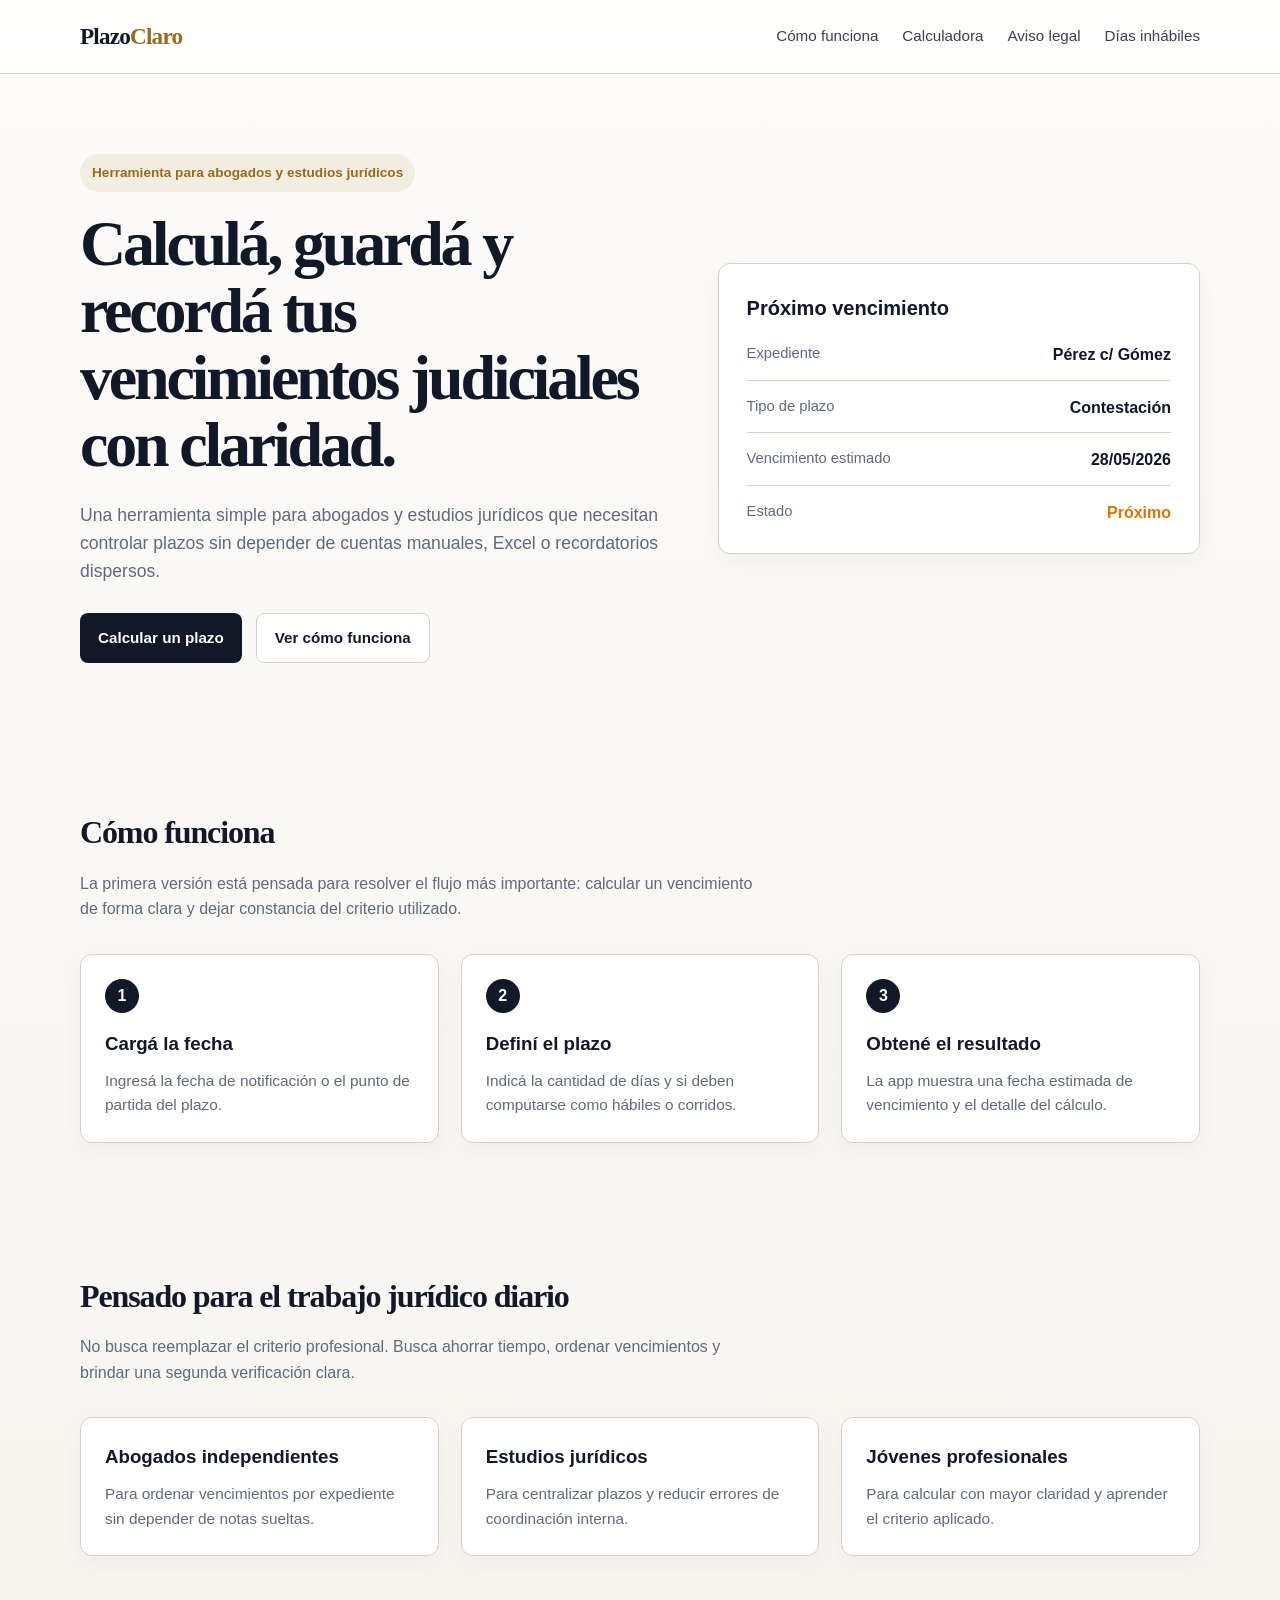
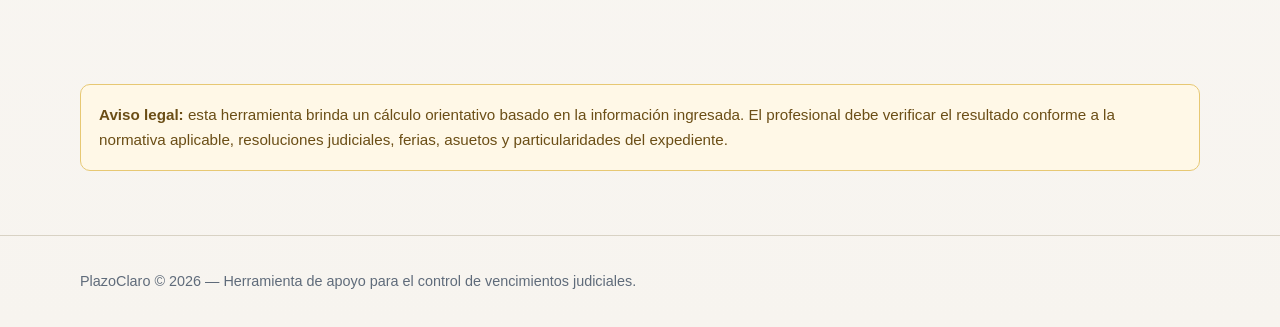
==== index.html @ 0ddc080b "Agregue visualizacion de dias no habiles" ====
<!DOCTYPE html>
<html lang="es">
<head>
  <meta charset="UTF-8" />
  <meta name="viewport" content="width=device-width, initial-scale=1.0" />
  <title>PlazoClaro | Control de plazos judiciales</title>
  <link rel="stylesheet" href="./css/styles.css" />
</head>
<body>

  <header class="navbar">
    <div class="container navbar-content">
      <a href="./index.html" class="logo">Plazo<span>Claro</span></a>

      <nav class="nav-links">
        <a href="#como-funciona">Cómo funciona</a>
        <a href="./calculator.html">Calculadora</a>
        <a href="#aviso-legal">Aviso legal</a> 
        <a href="./non-working-days.html">Días inhábiles</a>
      </nav>
    </div>
  </header>

  <main>
    <section class="hero">
      <div class="container hero-grid">
        <div>
          <span class="badge">Herramienta para abogados y estudios jurídicos</span>

          <h1>Calculá, guardá y recordá tus vencimientos judiciales con claridad.</h1>

          <p>
            Una herramienta simple para abogados y estudios jurídicos que necesitan controlar
            plazos sin depender de cuentas manuales, Excel o recordatorios dispersos.
          </p>

          <div class="hero-actions">
            <a href="./calculator.html" class="btn btn-primary">Calcular un plazo</a>
            <a href="#como-funciona" class="btn btn-secondary">Ver cómo funciona</a>
          </div>
        </div>

        <div class="hero-card">
          <h3>Próximo vencimiento</h3>

          <div class="deadline-preview">
            <div class="preview-row">
              <span class="preview-label">Expediente</span>
              <span class="preview-value">Pérez c/ Gómez</span>
            </div>

            <div class="preview-row">
              <span class="preview-label">Tipo de plazo</span>
              <span class="preview-value">Contestación</span>
            </div>

            <div class="preview-row">
              <span class="preview-label">Vencimiento estimado</span>
              <span class="preview-value">28/05/2026</span>
            </div>

            <div class="preview-row">
              <span class="preview-label">Estado</span>
              <span class="preview-value status-warning">Próximo</span>
            </div>
          </div>
        </div>
      </div>
    </section>

    <section id="como-funciona" class="section">
      <div class="container">
        <h2 class="section-title">Cómo funciona</h2>
        <p class="section-subtitle">
          La primera versión está pensada para resolver el flujo más importante:
          calcular un vencimiento de forma clara y dejar constancia del criterio utilizado.
        </p>

        <div class="cards-grid">
          <div class="card">
            <div class="card-number">1</div>
            <h3>Cargá la fecha</h3>
            <p>Ingresá la fecha de notificación o el punto de partida del plazo.</p>
          </div>

          <div class="card">
            <div class="card-number">2</div>
            <h3>Definí el plazo</h3>
            <p>Indicá la cantidad de días y si deben computarse como hábiles o corridos.</p>
          </div>

          <div class="card">
            <div class="card-number">3</div>
            <h3>Obtené el resultado</h3>
            <p>La app muestra una fecha estimada de vencimiento y el detalle del cálculo.</p>
          </div>
        </div>
      </div>
    </section>

    <section class="section">
      <div class="container">
        <h2 class="section-title">Pensado para el trabajo jurídico diario</h2>
        <p class="section-subtitle">
          No busca reemplazar el criterio profesional. Busca ahorrar tiempo, ordenar vencimientos
          y brindar una segunda verificación clara.
        </p>

        <div class="cards-grid">
          <div class="card">
            <h3>Abogados independientes</h3>
            <p>Para ordenar vencimientos por expediente sin depender de notas sueltas.</p>
          </div>

          <div class="card">
            <h3>Estudios jurídicos</h3>
            <p>Para centralizar plazos y reducir errores de coordinación interna.</p>
          </div>

          <div class="card">
            <h3>Jóvenes profesionales</h3>
            <p>Para calcular con mayor claridad y aprender el criterio aplicado.</p>
          </div>
        </div>
      </div>
    </section>

    <section id="aviso-legal" class="section">
      <div class="container">
        <div class="notice">
          <strong>Aviso legal:</strong>
          esta herramienta brinda un cálculo orientativo basado en la información ingresada.
          El profesional debe verificar el resultado conforme a la normativa aplicable,
          resoluciones judiciales, ferias, asuetos y particularidades del expediente.
        </div>
      </div>
    </section>
  </main>

  <footer class="footer">
    <div class="container">
      PlazoClaro © 2026 — Herramienta de apoyo para el control de vencimientos judiciales.
    </div>
  </footer>

</body>
</html>
---- css/styles.css ----
:root {
  --color-primary: #0F172A;
  --color-secondary: #B0893B;
  --color-bg: #F8FAFC;
  --color-card: #FFFFFF;
  --color-text: #1E293B;
  --color-muted: #64748B;
  --color-border: #E2E8F0;
  --color-success: #166534;
  --color-warning: #D97706;
  --color-danger: #B91C1C;
}

* {
  box-sizing: border-box;
  margin: 0;
  padding: 0;
}

body {
  font-family: "Inter", Arial, sans-serif;
  background: var(--color-bg);
  color: var(--color-text);
  line-height: 1.6;
}

a {
  text-decoration: none;
  color: inherit;
}

.container {
  width: min(1120px, 92%);
  margin: 0 auto;
}

.navbar {
  background: var(--color-card);
  border-bottom: 1px solid var(--color-border);
  padding: 18px 0;
}

.navbar-content {
  display: flex;
  align-items: center;
  justify-content: space-between;
}

.logo {
  font-size: 1.35rem;
  font-weight: 800;
  color: var(--color-primary);
  letter-spacing: -0.03em;
}

.logo span {
  color: var(--color-secondary);
}

.nav-links {
  display: flex;
  gap: 24px;
  align-items: center;
}

.nav-links a {
  font-size: 0.95rem;
  color: var(--color-muted);
  font-weight: 500;
}

.nav-links a:hover {
  color: var(--color-primary);
}

.btn {
  display: inline-flex;
  align-items: center;
  justify-content: center;
  padding: 12px 18px;
  border-radius: 10px;
  border: none;
  cursor: pointer;
  font-weight: 700;
  font-size: 0.95rem;
  transition: 0.2s ease;
}

.btn-primary {
  background: var(--color-primary);
  color: white;
}

.btn-primary:hover {
  background: #020617;
}

.btn-secondary {
  background: white;
  color: var(--color-primary);
  border: 1px solid var(--color-border);
}

.btn-secondary:hover {
  border-color: var(--color-secondary);
  color: var(--color-secondary);
}

.hero {
  padding: 80px 0;
}

.hero-grid {
  display: grid;
  grid-template-columns: 1.1fr 0.9fr;
  gap: 48px;
  align-items: center;
}

.badge {
  display: inline-block;
  background: rgba(176, 137, 59, 0.12);
  color: var(--color-secondary);
  padding: 8px 12px;
  border-radius: 999px;
  font-size: 0.85rem;
  font-weight: 700;
  margin-bottom: 18px;
}

.hero h1 {
  font-size: clamp(2.2rem, 5vw, 4rem);
  line-height: 1.05;
  letter-spacing: -0.05em;
  color: var(--color-primary);
  margin-bottom: 22px;
}

.hero p {
  font-size: 1.1rem;
  color: var(--color-muted);
  max-width: 620px;
  margin-bottom: 28px;
}

.hero-actions {
  display: flex;
  gap: 14px;
  flex-wrap: wrap;
}

.hero-card {
  background: var(--color-card);
  border: 1px solid var(--color-border);
  border-radius: 22px;
  padding: 28px;
  box-shadow: 0 18px 45px rgba(15, 23, 42, 0.08);
}

.hero-card h3 {
  color: var(--color-primary);
  font-size: 1.25rem;
  margin-bottom: 18px;
}

.deadline-preview {
  display: grid;
  gap: 14px;
}

.preview-row {
  display: flex;
  justify-content: space-between;
  gap: 14px;
  border-bottom: 1px solid var(--color-border);
  padding-bottom: 12px;
}

.preview-row:last-child {
  border-bottom: none;
  padding-bottom: 0;
}

.preview-label {
  color: var(--color-muted);
  font-size: 0.92rem;
}

.preview-value {
  font-weight: 700;
  color: var(--color-primary);
  text-align: right;
}

.status-warning {
  color: var(--color-warning);
}

.section {
  padding: 64px 0;
}

.section-title {
  font-size: 2rem;
  color: var(--color-primary);
  letter-spacing: -0.04em;
  margin-bottom: 12px;
}

.section-subtitle {
  color: var(--color-muted);
  max-width: 680px;
  margin-bottom: 32px;
}

.cards-grid {
  display: grid;
  grid-template-columns: repeat(3, 1fr);
  gap: 22px;
}

.card {
  background: var(--color-card);
  border: 1px solid var(--color-border);
  border-radius: 18px;
  padding: 24px;
}

.card-number {
  width: 34px;
  height: 34px;
  border-radius: 50%;
  background: var(--color-primary);
  color: white;
  display: flex;
  align-items: center;
  justify-content: center;
  font-weight: 800;
  margin-bottom: 16px;
}

.card h3 {
  color: var(--color-primary);
  margin-bottom: 10px;
}

.card p {
  color: var(--color-muted);
  font-size: 0.96rem;
}

.notice {
  background: #FFFBEB;
  border: 1px solid #FDE68A;
  color: #92400E;
  border-radius: 16px;
  padding: 18px;
  font-size: 0.95rem;
}

.footer {
  padding: 34px 0;
  border-top: 1px solid var(--color-border);
  color: var(--color-muted);
  font-size: 0.9rem;
}

/* Calculator */

.page-header {
  padding: 48px 0 24px;
}

.page-header h1 {
  font-size: 2.3rem;
  color: var(--color-primary);
  letter-spacing: -0.04em;
  margin-bottom: 10px;
}

.page-header p {
  color: var(--color-muted);
  max-width: 760px;
}

.calculator-layout {
  display: grid;
  grid-template-columns: 1fr 0.9fr;
  gap: 28px;
  align-items: start;
  padding: 24px 0 70px;
}

.form-card,
.result-card {
  background: var(--color-card);
  border: 1px solid var(--color-border);
  border-radius: 20px;
  padding: 28px;
  box-shadow: 0 12px 35px rgba(15, 23, 42, 0.05);
}

.form-group {
  margin-bottom: 18px;
}

label {
  display: block;
  font-weight: 700;
  color: var(--color-primary);
  margin-bottom: 7px;
  font-size: 0.95rem;
}

input,
select,
textarea {
  width: 100%;
  border: 1px solid var(--color-border);
  border-radius: 12px;
  padding: 12px 14px;
  font-size: 0.96rem;
  outline: none;
  background: white;
  color: var(--color-text);
}

input:focus,
select:focus,
textarea:focus {
  border-color: var(--color-secondary);
  box-shadow: 0 0 0 3px rgba(176, 137, 59, 0.15);
}

textarea {
  min-height: 90px;
  resize: vertical;
}

.result-empty {
  color: var(--color-muted);
}

.result-date {
  font-size: 2rem;
  color: var(--color-primary);
  font-weight: 800;
  margin: 12px 0;
}

.result-detail {
  margin-top: 20px;
  display: grid;
  gap: 10px;
}

.detail-item {
  padding: 12px;
  border-radius: 12px;
  background: var(--color-bg);
  border: 1px solid var(--color-border);
  color: var(--color-muted);
  font-size: 0.95rem;
}

.result-actions {
  display: flex;
  gap: 12px;
  margin-top: 22px;
  flex-wrap: wrap;
}

.hidden {
  display: none !important;
}

@media (max-width: 880px) {
  .hero-grid,
  .calculator-layout {
    grid-template-columns: 1fr;
  }

  .cards-grid {
    grid-template-columns: 1fr;
  }

  .nav-links {
    display: none;
  }

  .hero {
    padding: 54px 0;
  }
}

/* Dashboard */

.dashboard-layout {
  padding: 24px 0 70px;
}

.dashboard-header {
  display: flex;
  align-items: center;
  justify-content: space-between;
  gap: 22px;
  margin-bottom: 24px;
}

.dashboard-header h2 {
  color: var(--color-primary);
  font-size: 1.6rem;
  margin-bottom: 6px;
}

.dashboard-header p {
  color: var(--color-muted);
}

.dashboard-actions {
  display: flex;
  gap: 12px;
  flex-wrap: wrap;
}

.table-card {
  background: var(--color-card);
  border: 1px solid var(--color-border);
  border-radius: 20px;
  overflow-x: auto;
  box-shadow: 0 12px 35px rgba(15, 23, 42, 0.05);
}

.deadlines-table {
  width: 100%;
  border-collapse: collapse;
  min-width: 850px;
}

.deadlines-table th,
.deadlines-table td {
  padding: 16px;
  text-align: left;
  border-bottom: 1px solid var(--color-border);
  font-size: 0.95rem;
}

.deadlines-table th {
  background: #F1F5F9;
  color: var(--color-primary);
  font-weight: 800;
}

.deadlines-table td {
  color: var(--color-text);
}

.deadlines-table tr:last-child td {
  border-bottom: none;
}

.status-badge {
  display: inline-flex;
  padding: 6px 10px;
  border-radius: 999px;
  font-size: 0.82rem;
  font-weight: 800;
}

.status-pending {
  background: #FEF3C7;
  color: #92400E;
}

.status-completed {
  background: #DCFCE7;
  color: #166534;
}

.status-expired {
  background: #FEE2E2;
  color: #991B1B;
}

.table-actions {
  display: flex;
  gap: 8px;
  flex-wrap: wrap;
}

.btn-small {
  border: none;
  border-radius: 9px;
  padding: 8px 10px;
  cursor: pointer;
  font-weight: 800;
  font-size: 0.82rem;
}

.btn-complete {
  background: #DCFCE7;
  color: #166534;
}

.btn-pending {
  background: #FEF3C7;
  color: #92400E;
}

.btn-delete {
  background: #FEE2E2;
  color: #991B1B;
}

@media (max-width: 880px) {
  .dashboard-header {
    flex-direction: column;
    align-items: flex-start;
  }
} 


/* Dashboard summary and filters */

.summary-grid {
  display: grid;
  grid-template-columns: repeat(4, 1fr);
  gap: 18px;
  margin-bottom: 22px;
}

.summary-card {
  background: var(--color-card);
  border: 1px solid var(--color-border);
  border-radius: 18px;
  padding: 20px;
  box-shadow: 0 12px 35px rgba(15, 23, 42, 0.04);
}

.summary-label {
  display: block;
  color: var(--color-muted);
  font-size: 0.9rem;
  font-weight: 700;
  margin-bottom: 8px;
}

.summary-card strong {
  color: var(--color-primary);
  font-size: 2rem;
  line-height: 1;
}

.filter-bar {
  display: flex;
  gap: 10px;
  flex-wrap: wrap;
  margin-bottom: 22px;
}

.filter-btn {
  border: 1px solid var(--color-border);
  background: white;
  color: var(--color-muted);
  border-radius: 999px;
  padding: 9px 14px;
  font-weight: 800;
  cursor: pointer;
}

.filter-btn.active {
  background: var(--color-primary);
  color: white;
  border-color: var(--color-primary);
}

.filter-btn:hover {
  border-color: var(--color-secondary);
  color: var(--color-secondary);
}

.filter-btn.active:hover {
  color: white;
}

@media (max-width: 880px) {
  .summary-grid {
    grid-template-columns: repeat(2, 1fr);
  }
}

@media (max-width: 560px) {
  .summary-grid {
    grid-template-columns: 1fr;
  }
} 


/* Legal visual identity refinement */

:root {
  --color-primary: #111827;
  --color-secondary: #9A6A1F;
  --color-bg: #F7F4EF;
  --color-card: #FFFFFF;
  --color-text: #1F2933;
  --color-muted: #5F6B7A;
  --color-border: #D8D2C4;
}

body {
  background:
    linear-gradient(180deg, rgba(255,255,255,0.65), rgba(247,244,239,1)),
    var(--color-bg);
}

.logo,
h1,
h2,
.section-title,
.page-header h1 {
  font-family: Georgia, "Times New Roman", serif;
  letter-spacing: -0.035em;
}

.logo {
  font-size: 1.45rem;
  font-weight: 800;
}

.logo span {
  color: var(--color-secondary);
}

.navbar {
  background: rgba(255, 255, 255, 0.92);
  border-bottom: 1px solid var(--color-border);
}

.nav-links a {
  color: #374151;
}

.nav-links a:hover {
  color: var(--color-secondary);
}

.form-card,
.result-card,
.hero-card,
.card,
.table-card,
.summary-card {
  border-radius: 12px;
  border: 1px solid var(--color-border);
  box-shadow: 0 8px 22px rgba(17, 24, 39, 0.045);
}

.form-card,
.result-card,
.table-card {
  border-top: 4px solid var(--color-primary);
}

.summary-card {
  border-top: 3px solid var(--color-secondary);
}

.btn {
  border-radius: 8px;
  font-weight: 800;
}

.btn-primary {
  background: var(--color-primary);
}

.btn-primary:hover {
  background: #000000;
}

.btn-secondary {
  background: #FFFFFF;
  border: 1px solid var(--color-border);
}

.btn-secondary:hover {
  border-color: var(--color-secondary);
  color: var(--color-secondary);
}

input,
select,
textarea {
  border-radius: 8px;
  border-color: var(--color-border);
}

input:focus,
select:focus,
textarea:focus {
  border-color: var(--color-secondary);
  box-shadow: 0 0 0 3px rgba(154, 106, 31, 0.14);
}

.notice {
  border-radius: 10px;
  background: #FFF8E7;
  border: 1px solid #E7C873;
  color: #6B4E16;
}

.status-badge,
.filter-btn,
.btn-small {
  border-radius: 7px;
}

.deadlines-table th {
  background: #EFEAE1;
  color: var(--color-primary);
  text-transform: uppercase;
  font-size: 0.78rem;
  letter-spacing: 0.04em;
}

.deadlines-table td {
  background: #FFFFFF;
}

.result-date {
  font-family: Georgia, "Times New Roman", serif;
  color: var(--color-primary);
}
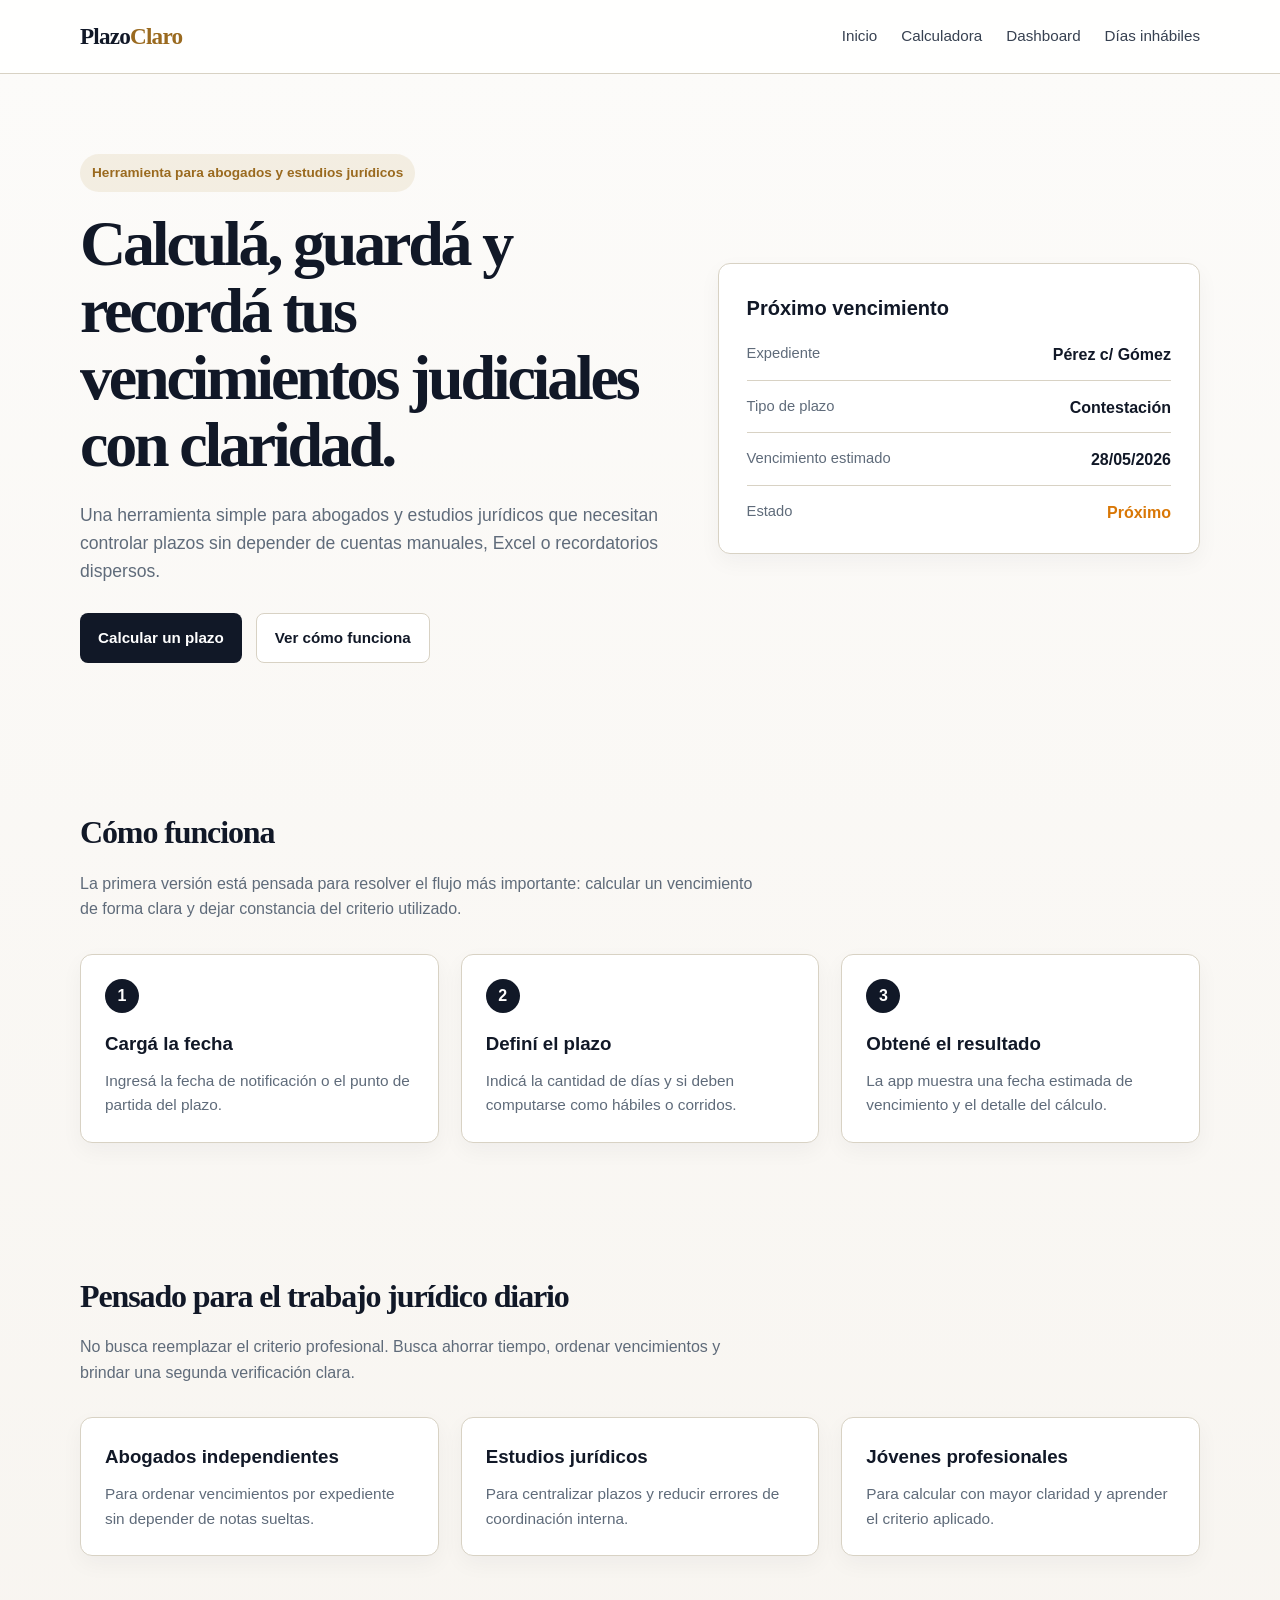
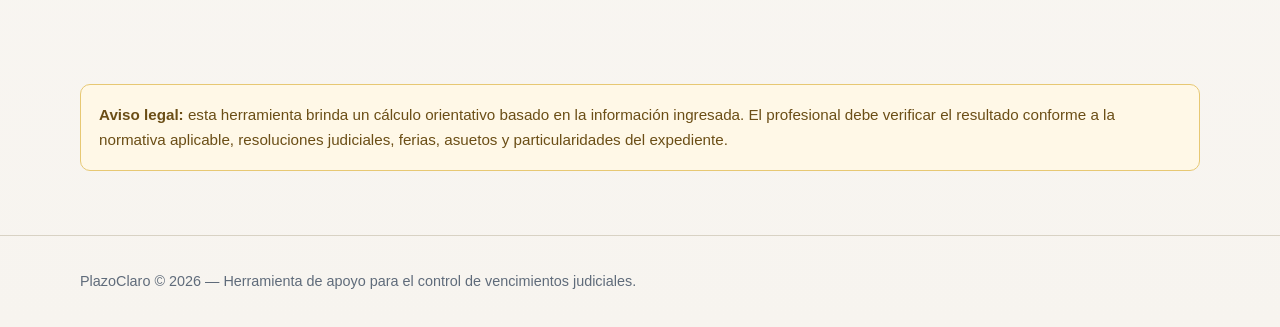
==== commit cb6dc3ba: "Mostrar regla de inicio de plazo limite en el panel de control" ====
--- a/index.html
+++ b/index.html
@@ -13,9 +13,9 @@
       <a href="./index.html" class="logo">Plazo<span>Claro</span></a>
 
       <nav class="nav-links">
-        <a href="#como-funciona">Cómo funciona</a>
+        <a href="./index.html">Inicio</a>
         <a href="./calculator.html">Calculadora</a>
-        <a href="#aviso-legal">Aviso legal</a> 
+        <a href="./dashboard.html">Dashboard</a>
         <a href="./non-working-days.html">Días inhábiles</a>
       </nav>
     </div>
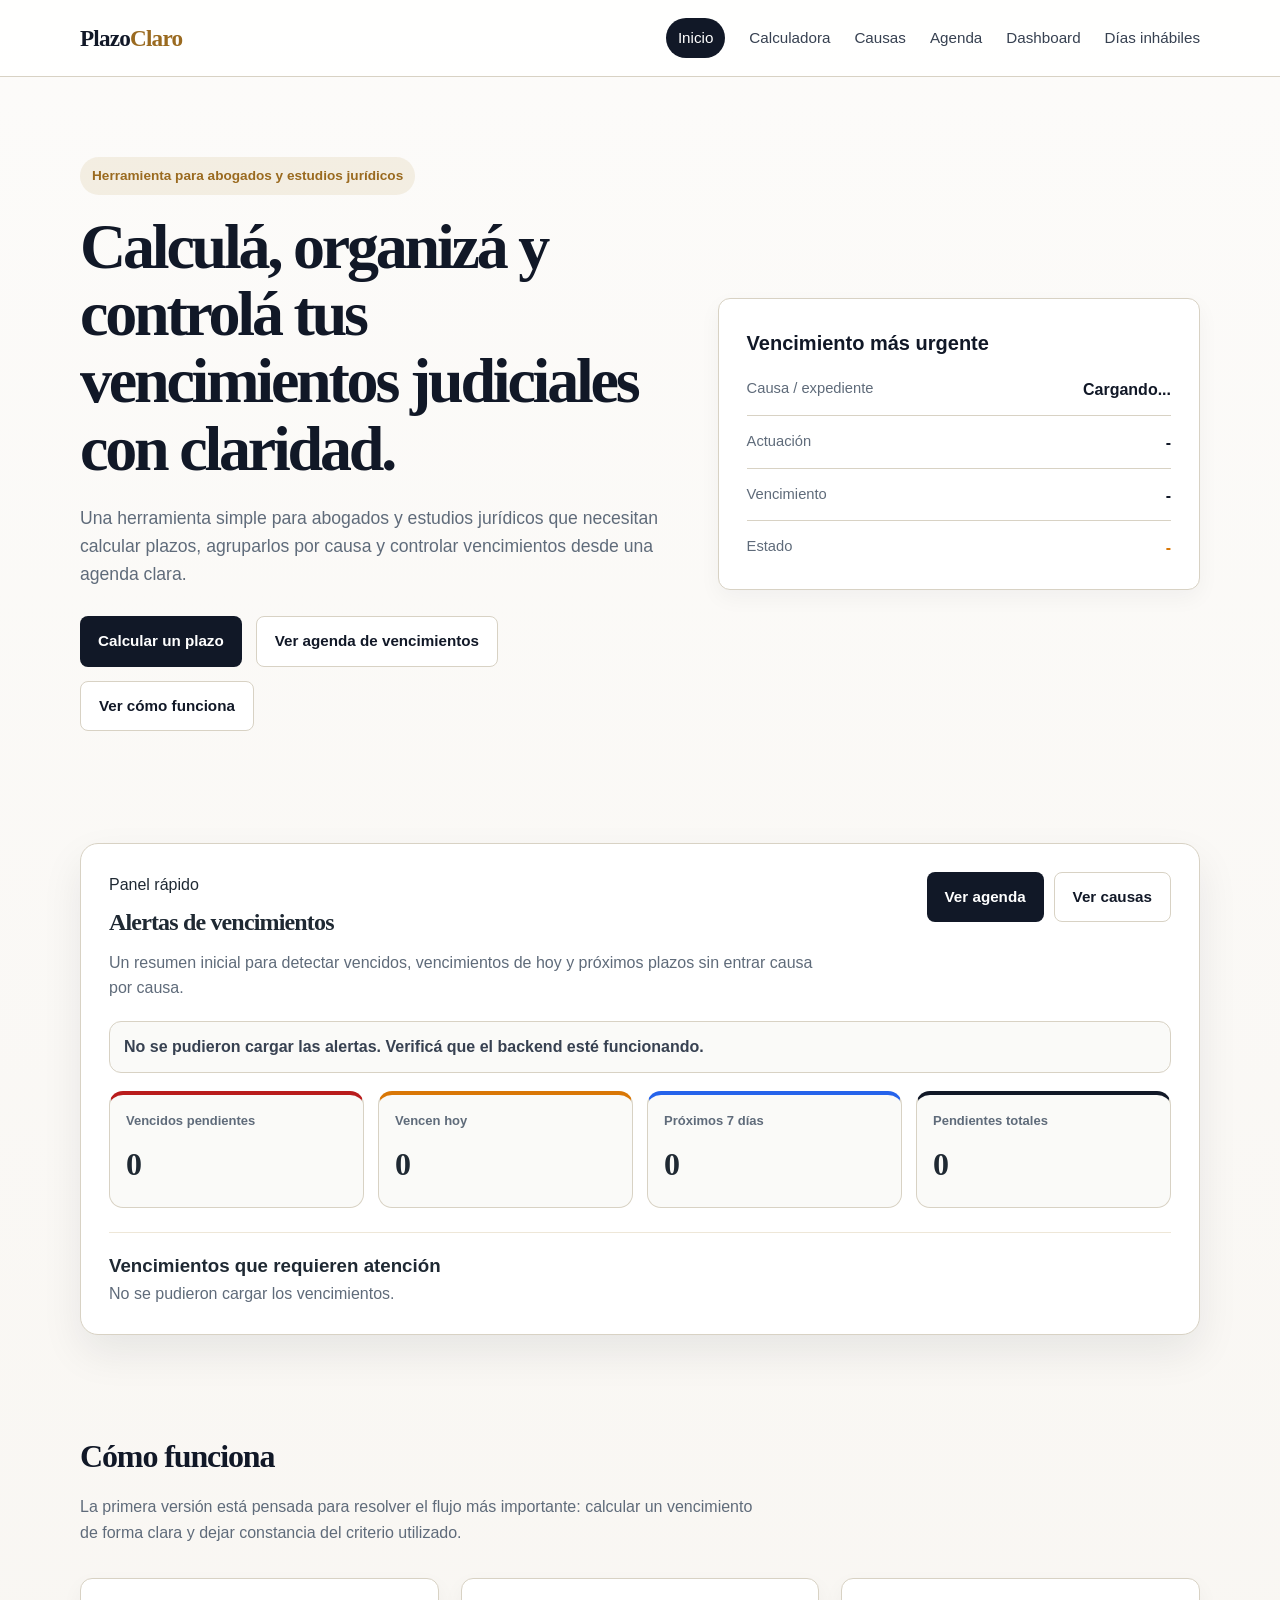
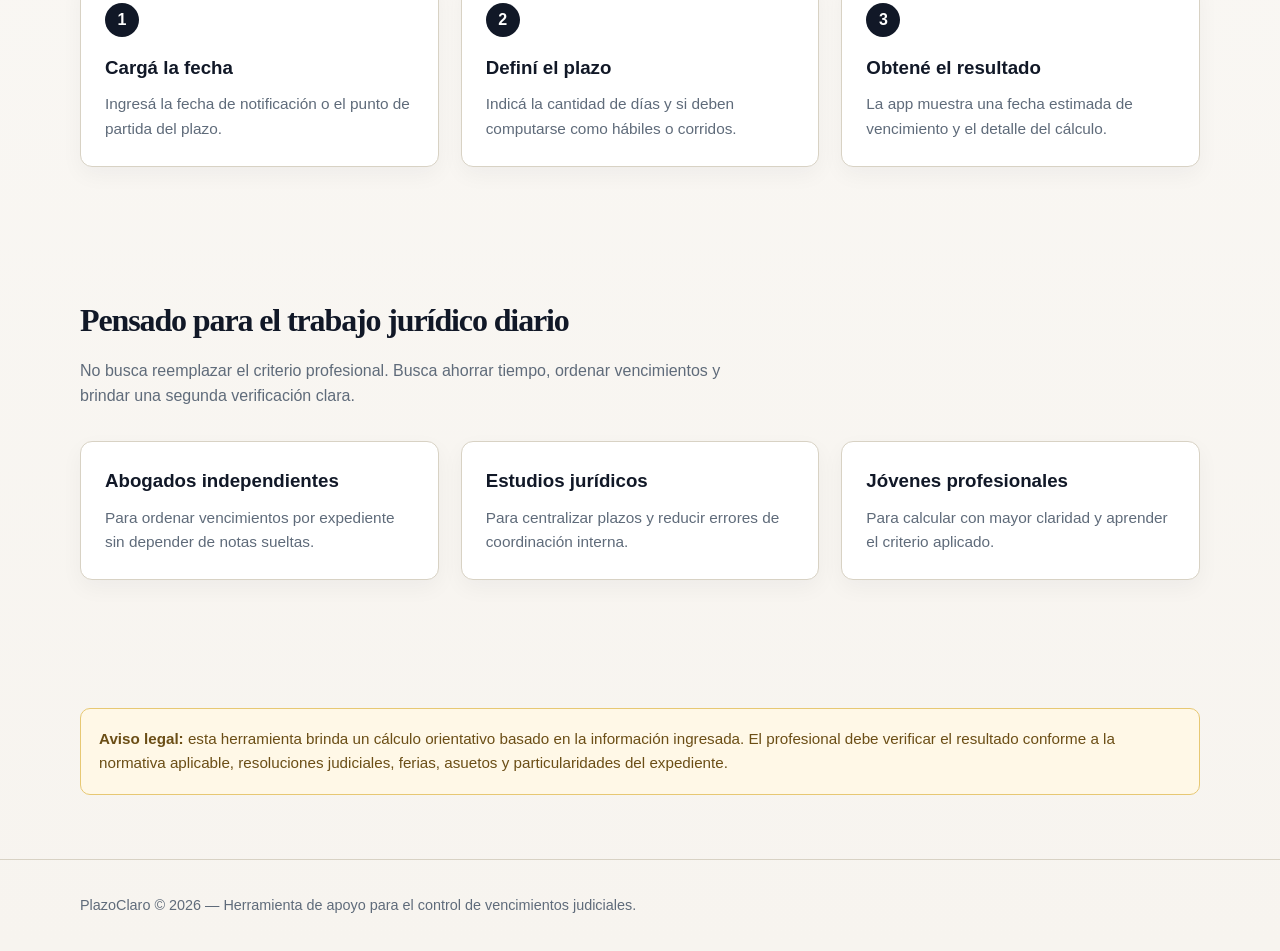
==== commit bfa7f11b: "Cambios de estilos y visuales + Agregue integracion liviana PJN MEV en causas" ====
--- a/index.html
+++ b/index.html
@@ -4,7 +4,7 @@
   <meta charset="UTF-8" />
   <meta name="viewport" content="width=device-width, initial-scale=1.0" />
   <title>PlazoClaro | Control de plazos judiciales</title>
-  <link rel="stylesheet" href="./css/styles.css" />
+  <link rel="stylesheet" href="./css/styles.css?v=56" />
 </head>
 <body>
 
@@ -13,11 +13,14 @@
       <a href="./index.html" class="logo">Plazo<span>Claro</span></a>
 
       <nav class="nav-links">
-        <a href="./index.html">Inicio</a>
+        <a href="./index.html" class="active">Inicio</a>
         <a href="./calculator.html">Calculadora</a>
+        <a href="./cases.html">Causas</a>
+        <a href="./agenda.html">Agenda</a>
         <a href="./dashboard.html">Dashboard</a>
         <a href="./non-working-days.html">Días inhábiles</a>
-      </nav>
+      </nav> 
+
     </div>
   </header>
 
@@ -27,46 +30,98 @@
         <div>
           <span class="badge">Herramienta para abogados y estudios jurídicos</span>
 
-          <h1>Calculá, guardá y recordá tus vencimientos judiciales con claridad.</h1>
+          <h1>Calculá, organizá y controlá tus vencimientos judiciales con claridad.</h1>
 
           <p>
-            Una herramienta simple para abogados y estudios jurídicos que necesitan controlar
-            plazos sin depender de cuentas manuales, Excel o recordatorios dispersos.
+            Una herramienta simple para abogados y estudios jurídicos que necesitan calcular plazos,
+            agruparlos por causa y controlar vencimientos desde una agenda clara.
           </p>
 
           <div class="hero-actions">
             <a href="./calculator.html" class="btn btn-primary">Calcular un plazo</a>
+            <a href="./agenda.html" class="btn btn-secondary">Ver agenda de vencimientos</a>
             <a href="#como-funciona" class="btn btn-secondary">Ver cómo funciona</a>
           </div>
         </div>
 
         <div class="hero-card">
-          <h3>Próximo vencimiento</h3>
+          <h3>Vencimiento más urgente</h3>
 
           <div class="deadline-preview">
             <div class="preview-row">
-              <span class="preview-label">Expediente</span>
-              <span class="preview-value">Pérez c/ Gómez</span>
-            </div>
-
-            <div class="preview-row">
-              <span class="preview-label">Tipo de plazo</span>
-              <span class="preview-value">Contestación</span>
-            </div>
-
-            <div class="preview-row">
-              <span class="preview-label">Vencimiento estimado</span>
-              <span class="preview-value">28/05/2026</span>
+              <span class="preview-label">Causa / expediente</span>
+              <span id="heroDeadlineCase" class="preview-value">Cargando...</span>
+            </div>
+
+            <div class="preview-row">
+              <span class="preview-label">Actuación</span>
+              <span id="heroDeadlineAction" class="preview-value">-</span>
+            </div>
+
+            <div class="preview-row">
+              <span class="preview-label">Vencimiento</span>
+              <span id="heroDeadlineDate" class="preview-value">-</span>
             </div>
 
             <div class="preview-row">
               <span class="preview-label">Estado</span>
-              <span class="preview-value status-warning">Próximo</span>
-            </div>
-          </div>
-        </div>
-      </div>
-    </section>
+              <span id="heroDeadlineStatus" class="preview-value status-warning">-</span>
+            </div>
+          </div>
+        </div>
+      </div>
+    </section>
+
+    <section id="homeAlertsSection" class="home-alerts-section">
+      <div class="home-alerts-header">
+        <div>
+          <span class="section-kicker">Panel rápido</span>
+          <h2>Alertas de vencimientos</h2>
+          <p>
+            Un resumen inicial para detectar vencidos, vencimientos de hoy y próximos plazos sin entrar causa por causa.
+          </p>
+        </div>
+
+        <div class="home-alerts-actions">
+          <a href="./agenda.html" class="btn btn-primary">Ver agenda</a>
+          <a href="./cases.html" class="btn btn-secondary">Ver causas</a>
+        </div>
+      </div>
+
+      <div id="homeAlertsMessage" class="home-alerts-message">
+        Cargando alertas...
+      </div>
+
+      <div class="home-alerts-grid">
+        <article class="home-alert-card home-alert-card-expired">
+          <span>Vencidos pendientes</span>
+          <strong id="homeExpiredCount">0</strong>
+        </article>
+
+        <article class="home-alert-card home-alert-card-today">
+          <span>Vencen hoy</span>
+          <strong id="homeTodayCount">0</strong>
+        </article>
+
+        <article class="home-alert-card home-alert-card-upcoming">
+          <span>Próximos 7 días</span>
+          <strong id="homeUpcomingCount">0</strong>
+        </article>
+
+        <article class="home-alert-card home-alert-card-pending">
+          <span>Pendientes totales</span>
+          <strong id="homeTotalPendingCount">0</strong>
+        </article>
+      </div>
+
+      <div class="home-urgent-list-wrapper">
+        <h3>Vencimientos que requieren atención</h3>
+        <div id="homeUrgentList" class="home-urgent-list">
+          <p class="result-empty">Cargando vencimientos...</p>
+        </div>
+      </div>
+    </section>
+
 
     <section id="como-funciona" class="section">
       <div class="container">
@@ -142,6 +197,7 @@
       PlazoClaro © 2026 — Herramienta de apoyo para el control de vencimientos judiciales.
     </div>
   </footer>
-
+ 
+<script src="./js/home-alerts.js?v=4"></script>
 </body>
 </html>
--- a/css/styles.css
+++ b/css/styles.css
@@ -524,7 +524,7 @@
 
 .summary-grid {
   display: grid;
-  grid-template-columns: repeat(4, 1fr);
+  grid-template-columns: repeat(5, 1fr);
   gap: 18px;
   margin-bottom: 22px;
 }
@@ -583,6 +583,12 @@
   color: white;
 }
 
+@media (max-width: 1080px) {
+  .summary-grid {
+    grid-template-columns: repeat(3, 1fr);
+  }
+}
+
 @media (max-width: 880px) {
   .summary-grid {
     grid-template-columns: repeat(2, 1fr);
@@ -593,7 +599,7 @@
   .summary-grid {
     grid-template-columns: 1fr;
   }
-} 
+}
 
 
 /* Legal visual identity refinement */
@@ -731,4 +737,1790 @@
 .result-date {
   font-family: Georgia, "Times New Roman", serif;
   color: var(--color-primary);
+} 
+
+
+/* Deadline detail panel */
+
+.deadline-detail-panel {
+  margin-top: 26px;
+  background: var(--color-card);
+  border: 1px solid var(--color-border);
+  border-top: 4px solid var(--color-primary);
+  border-radius: 12px;
+  padding: 24px;
+  box-shadow: 0 8px 22px rgba(17, 24, 39, 0.045);
+}
+
+.detail-panel-header {
+  display: flex;
+  align-items: flex-start;
+  justify-content: space-between;
+  gap: 18px;
+  margin-bottom: 22px;
+}
+
+.detail-panel-header h3 {
+  color: var(--color-primary);
+  font-family: Georgia, "Times New Roman", serif;
+  font-size: 1.6rem;
+  margin-top: 8px;
+}
+
+.detail-grid {
+  display: grid;
+  grid-template-columns: repeat(3, 1fr);
+  gap: 14px;
+  margin-bottom: 22px;
+}
+
+.detail-box {
+  background: var(--color-bg);
+  border: 1px solid var(--color-border);
+  border-radius: 10px;
+  padding: 14px;
+}
+
+.detail-box span {
+  display: block;
+  color: var(--color-muted);
+  font-size: 0.82rem;
+  font-weight: 800;
+  margin-bottom: 6px;
+  text-transform: uppercase;
+  letter-spacing: 0.04em;
+}
+
+.detail-box strong {
+  color: var(--color-primary);
+  font-size: 0.98rem;
+}
+
+.detail-section {
+  border-top: 1px solid var(--color-border);
+  padding-top: 18px;
+  margin-top: 18px;
+}
+
+.detail-section h4 {
+  color: var(--color-primary);
+  margin-bottom: 10px;
+}
+
+.detail-list {
+  padding-left: 20px;
+  color: var(--color-text);
+}
+
+.detail-list li {
+  margin-bottom: 6px;
+}
+
+.detail-notes {
+  color: var(--color-muted);
+  background: var(--color-bg);
+  border: 1px solid var(--color-border);
+  border-radius: 10px;
+  padding: 14px;
+}
+
+.btn-detail {
+  background: #EDE9FE;
+  color: #4C1D95;
+}
+
+@media (max-width: 880px) {
+  .detail-panel-header {
+    flex-direction: column;
+  }
+
+  .detail-grid {
+    grid-template-columns: 1fr;
+  }
+} 
+
+
+/* Deadline edit form */
+
+.edit-form {
+  display: grid;
+  grid-template-columns: repeat(2, 1fr);
+  gap: 18px;
+}
+
+.edit-form .full-width {
+  grid-column: 1 / -1;
+}
+
+.btn-edit {
+  background: #DBEAFE;
+  color: #1E3A8A;
+}
+
+@media (max-width: 880px) {
+  .edit-form {
+    grid-template-columns: 1fr;
+  }
+} 
+
+
+/* Dashboard search */
+
+.search-bar {
+  background: var(--color-card);
+  border: 1px solid var(--color-border);
+  border-radius: 12px;
+  padding: 18px;
+  margin-bottom: 18px;
+  box-shadow: 0 8px 22px rgba(17, 24, 39, 0.035);
+}
+
+.search-bar label {
+  margin-bottom: 8px;
+}
+
+.search-bar input {
+  max-width: 560px;
+} 
+
+
+/* Deadline urgency badges */
+
+.urgency-badge {
+  display: inline-flex;
+  margin-top: 6px;
+  padding: 5px 8px;
+  border-radius: 7px;
+  font-size: 0.75rem;
+  font-weight: 800;
+  line-height: 1;
+}
+
+.urgency-expired {
+  background: #FEE2E2;
+  color: #991B1B;
+}
+
+.urgency-today {
+  background: #FDE68A;
+  color: #78350F;
+}
+
+.urgency-tomorrow {
+  background: #FFEDD5;
+  color: #9A3412;
+}
+
+.urgency-upcoming {
+  background: #DBEAFE;
+  color: #1E3A8A;
+}
+
+.urgency-later {
+  background: #E5E7EB;
+  color: #374151;
+} 
+
+
+/* Deadline history */
+
+.history-list {
+  max-width: 1100px;
+}
+
+.history-item {
+  background: var(--color-bg);
+  border: 1px solid var(--color-border);
+  border-radius: 10px;
+  padding: 16px;
+}
+
+.history-header {
+  display: flex;
+  justify-content: space-between;
+  gap: 12px;
+  margin-bottom: 14px;
+}
+
+.history-header strong {
+  color: var(--color-primary);
+}
+
+.history-header span {
+  background: #EDE9FE;
+  color: #4C1D95;
+  border-radius: 7px;
+  padding: 5px 8px;
+  font-size: 0.78rem;
+  font-weight: 800;
+}
+
+.history-grid {
+  display: grid;
+  grid-template-columns: repeat(2, 1fr);
+  gap: 12px;
+}
+
+.history-grid div,
+.history-notes {
+  background: #FFFFFF;
+  border: 1px solid var(--color-border);
+  border-radius: 8px;
+  padding: 10px;
+}
+
+.history-grid span,
+.history-notes span {
+  display: block;
+  color: var(--color-muted);
+  font-size: 0.78rem;
+  font-weight: 800;
+  text-transform: uppercase;
+  letter-spacing: 0.04em;
+  margin-bottom: 4px;
+}
+
+.history-grid strong {
+  color: var(--color-primary);
+}
+
+.history-notes {
+  margin-top: 12px;
+}
+
+.history-notes p {
+  color: var(--color-muted);
+}
+
+@media (max-width: 700px) {
+  .history-grid {
+    grid-template-columns: 1fr;
+  }
+
+  .history-header {
+    flex-direction: column;
+  }
+} 
+
+/* Non working days import */
+
+.result-card .form-group {
+  margin-top: 16px;
+}
+
+.result-card .result-empty + .form-group {
+  margin-top: 22px;
+} 
+
+/* Calendar filters */
+
+.calendar-filter-grid {
+  display: grid;
+  grid-template-columns: repeat(auto-fit, minmax(190px, 1fr));
+  gap: 14px;
+  margin-top: 14px;
+}
+
+.calendar-filter-grid .form-group {
+  min-width: 0;
+}
+
+.calendar-filter-grid select,
+.calendar-filter-grid input {
+  width: 100%;
+}
+
+@media (max-width: 1080px) {
+  .calendar-filter-grid {
+    grid-template-columns: repeat(3, 1fr);
+  }
+}
+
+@media (max-width: 880px) {
+  .calendar-filter-grid {
+    grid-template-columns: repeat(2, 1fr);
+  }
+}
+
+@media (max-width: 560px) {
+  .calendar-filter-grid {
+    grid-template-columns: 1fr;
+  }
+} 
+
+
+/* Tabla de días inhábiles: versión compacta con scroll propio */
+
+.table-scroll-top {
+  overflow-x: auto;
+  overflow-y: hidden;
+  height: 14px;
+  margin-bottom: 8px;
+  border: 1px solid #D8D2C4;
+  border-radius: 8px;
+  background: #FAFAF8;
+}
+
+.table-scroll-top div {
+  height: 1px;
+}
+
+/* Contenedor de la tabla: tiene scroll horizontal y vertical propio */
+.non-working-days-table-card {
+  overflow: auto;
+  width: 100%;
+  max-height: 620px;
+  border-radius: 12px;
+}
+
+/* Tabla más compacta */
+.non-working-days-table-card .deadlines-table {
+  min-width: 1120px;
+  table-layout: fixed;
+}
+
+/* Encabezado fijo al scrollear verticalmente dentro de la tabla */
+.non-working-days-table-card thead th {
+  position: sticky;
+  top: 0;
+  z-index: 2;
+}
+
+/* Celdas más chicas */
+.non-working-days-table-card th,
+.non-working-days-table-card td {
+  padding: 12px 11px;
+  font-size: 0.88rem;
+  vertical-align: middle;
+}
+
+/* Evita que casi todo se parta en mil líneas */
+.non-working-days-table-card th,
+.non-working-days-table-card td {
+  white-space: nowrap;
+}
+
+/* Motivo y referencia sí pueden ocupar varias líneas */
+.non-working-days-table-card th:nth-child(2),
+.non-working-days-table-card td:nth-child(2) {
+  width: 250px;
+  white-space: normal;
+}
+
+
+.non-working-days-table-card th:nth-child(8),
+.non-working-days-table-card td:nth-child(8) {
+  width: 180px;
+  white-space: normal;
+}
+
+/* Anchos por columna */
+.non-working-days-table-card th:nth-child(1),
+.non-working-days-table-card td:nth-child(1) {
+  width: 90px;
+}
+
+.non-working-days-table-card th:nth-child(3),
+.non-working-days-table-card td:nth-child(3) {
+  width: 180px;
+}
+
+.non-working-days-table-card th:nth-child(4),
+.non-working-days-table-card td:nth-child(4) {
+  width: 170px;
+  white-space: normal;
+}
+
+
+.non-working-days-table-card th:nth-child(5),
+.non-working-days-table-card td:nth-child(5) {
+  width: 180px;
+  white-space: normal;
+}
+
+.non-working-days-table-card th:nth-child(6),
+.non-working-days-table-card td:nth-child(6) {
+  width: 145px;
+}
+
+
+.non-working-days-table-card th:nth-child(7),
+.non-working-days-table-card td:nth-child(7) {
+  width: 100px;
+}
+
+.non-working-days-table-card th:nth-child(9),
+.non-working-days-table-card td:nth-child(9),
+.non-working-days-table-card th:nth-child(10),
+.non-working-days-table-card td:nth-child(10) {
+  width: 95px;
+}
+
+.non-working-days-table-card th:nth-child(11),
+.non-working-days-table-card td:nth-child(11) {
+  width: 165px;
+}
+
+/* Acciones más compactas */
+.non-working-days-table-card .table-actions {
+  display: flex;
+  gap: 5px;
+  flex-wrap: wrap;
+}
+
+.non-working-days-table-card .btn-small {
+  padding: 7px 9px;
+  font-size: 0.78rem;
+} 
+
+
+/* Modo edición de días inhábiles */
+
+.form-card.editing-mode {
+  border-top-color: var(--color-secondary);
+  box-shadow: 0 12px 32px rgba(154, 106, 31, 0.14);
+}
+
+.form-card.editing-mode .badge {
+  background: rgba(154, 106, 31, 0.18);
+  color: var(--color-secondary);
+} 
+
+
+.history-changes {
+  display: grid;
+  gap: 10px;
+}
+
+.history-change-row {
+  background: #FFFFFF;
+  border: 1px solid var(--color-border);
+  border-radius: 8px;
+  padding: 10px;
+}
+
+.history-change-row strong {
+  display: block;
+  color: var(--color-primary);
+  margin-bottom: 6px;
+}
+
+.history-before {
+  color: var(--color-danger);
+  font-weight: 700;
+}
+
+.history-after {
+  color: var(--color-success);
+  font-weight: 700;
+}
+
+.history-arrow {
+  margin: 0 8px;
+  color: var(--color-muted);
+} 
+
+.history-item {
+  max-width: 100%;
+}
+
+.history-change-row {
+  max-width: 900px;
+}
+
+.history-change-row div {
+  display: flex;
+  align-items: center;
+  gap: 8px;
+  flex-wrap: wrap;
+}
+
+.history-before,
+.history-after {
+  word-break: break-word;
+} 
+
+
+/* Historial de días inhábiles: panel más cómodo */
+
+#nonWorkingDayHistoryPanel {
+  max-width: 1180px;
+  margin-left: auto;
+  margin-right: auto;
+}
+
+#nonWorkingDayHistoryPanel .history-list {
+  max-width: 100%;
+}
+
+#nonWorkingDayHistoryPanel .history-item {
+  max-width: 100%;
+}
+
+#nonWorkingDayHistoryPanel .history-change-row {
+  max-width: 100%;
+}
+
+#nonWorkingDayHistoryPanel .history-header {
+  align-items: center;
+}
+
+#nonWorkingDayHistoryPanel .history-change-row div {
+  font-size: 0.9rem;
+} 
+
+
+/* Días excluidos enriquecidos */
+
+.excluded-days-list {
+  display: grid;
+  gap: 12px;
+  margin-top: 12px;
+}
+
+.excluded-day-card {
+  background: #FFFFFF;
+  border: 1px solid var(--color-border);
+  border-radius: 10px;
+  padding: 14px;
+}
+
+.excluded-day-card strong {
+  color: var(--color-primary);
+}
+
+.excluded-day-card p {
+  margin-top: 8px;
+  color: var(--color-muted);
+  font-size: 0.92rem;
+}
+
+.excluded-day-meta {
+  display: flex;
+  gap: 8px;
+  flex-wrap: wrap;
+  margin-top: 10px;
+}
+
+.excluded-day-meta span {
+  background: var(--color-bg);
+  border: 1px solid var(--color-border);
+  color: var(--color-muted);
+  border-radius: 999px;
+  padding: 5px 9px;
+  font-size: 0.78rem;
+  font-weight: 800;
+} 
+
+/* Advertencias por días inhábiles no verificados */
+
+.verification-warning {
+  background: #FFF8E7;
+  border: 1px solid #E7C873;
+  color: #6B4E16;
+  border-radius: 10px;
+  padding: 12px 14px;
+  margin-bottom: 12px;
+  font-size: 0.92rem;
+}
+
+.verification-warning strong {
+  color: #92400E;
+} 
+
+
+/* Resumen de días inhábiles */
+
+.non-working-summary-grid {
+  margin: 24px 0;
+}
+
+.summary-grid {
+  display: grid;
+  grid-template-columns: repeat(4, minmax(0, 1fr));
+  gap: 16px;
+}
+
+.summary-card {
+  background: #FFFFFF;
+  border: 1px solid var(--color-border);
+  border-radius: 14px;
+  padding: 18px;
+  box-shadow: 0 8px 20px rgba(17, 24, 39, 0.04);
+}
+
+.summary-card span {
+  display: block;
+  color: var(--color-muted);
+  font-size: 0.86rem;
+  font-weight: 700;
+  margin-bottom: 8px;
+}
+
+.summary-card strong {
+  color: var(--color-primary);
+  font-family: var(--font-serif);
+  font-size: 2rem;
+} 
+
+.non-working-summary-actions {
+  margin-bottom: 18px;
+} 
+
+
+/* Panel resumen de días inhábiles */
+
+.non-working-summary-panel {
+  background: #FFFFFF;
+  border: 1px solid var(--color-border);
+  border-radius: 18px;
+  padding: 22px;
+  margin: 24px 0;
+  box-shadow: 0 8px 22px rgba(17, 24, 39, 0.04);
+}
+
+.non-working-summary-header {
+  display: flex;
+  justify-content: space-between;
+  align-items: flex-start;
+  gap: 20px;
+  margin-bottom: 20px;
+}
+
+.non-working-summary-header h2 {
+  margin: 8px 0 6px;
+  font-family: var(--font-serif);
+  color: var(--color-primary);
+}
+
+.non-working-summary-header p {
+  margin: 0;
+  color: var(--color-muted);
+  max-width: 620px;
+}
+
+.non-working-summary-actions {
+  display: flex;
+  justify-content: flex-end;
+  align-items: center;
+  gap: 10px;
+  flex-wrap: wrap;
+  margin: 0;
+}
+
+.non-working-summary-grid {
+  margin: 0;
+}
+
+.non-working-summary-grid .summary-card {
+  min-height: 120px;
+} 
+
+
+/* Limpieza visual del detalle de plazos */
+
+#detailExcludedDays {
+  list-style: none;
+  padding-left: 0;
+  margin-left: 0;
+}
+
+#detailExcludedDays > li {
+  margin-left: 0;
+}
+
+#detailExcludedDays .verification-warning {
+  margin-bottom: 12px;
+}
+
+.deadline-detail-panel .excluded-day-card,
+#detailExcludedDays .excluded-day-card {
+  margin-bottom: 12px;
+}
+
+.deadline-detail-panel .excluded-day-card p,
+#detailExcludedDays .excluded-day-card p {
+  margin: 8px 0 0;
+} 
+
+.detail-section h3,
+.deadline-detail-panel h3 {
+  margin-bottom: 14px;
+} 
+
+
+/* Resultado de calculadora más compacto */
+
+.result-card .excluded-days-list {
+  gap: 10px;
+}
+
+.result-card .excluded-day-card {
+  padding: 12px;
+}
+
+.result-card .excluded-day-card strong {
+  font-size: 0.95rem;
+}
+
+.result-card .excluded-day-meta {
+  gap: 6px;
+  margin-top: 8px;
+}
+
+.result-card .excluded-day-meta span {
+  padding: 4px 8px;
+  font-size: 0.75rem;
+}
+
+.result-card .excluded-day-card p {
+  margin: 6px 0 0;
+  font-size: 0.88rem;
+}
+
+.result-card .verification-warning {
+  margin-bottom: 10px;
+}
+
+.result-card .detail-item {
+  padding: 10px 12px;
+}
+
+.result-card .result-actions {
+  display: grid;
+  grid-template-columns: repeat(2, minmax(0, 1fr));
+  gap: 10px;
+}
+
+.result-card .result-actions .btn {
+  width: 100%;
+} 
+
+
+/* Estado de fuentes del calendario */
+
+.source-status-panel {
+  background: #FFFFFF;
+  border: 1px solid var(--color-border);
+  border-radius: 18px;
+  padding: 22px;
+  margin: 24px 0;
+  box-shadow: 0 8px 22px rgba(17, 24, 39, 0.04);
+}
+
+.source-status-header {
+  display: flex;
+  justify-content: space-between;
+  align-items: flex-start;
+  gap: 18px;
+  margin-bottom: 18px;
+}
+
+.source-status-header h2 {
+  margin: 8px 0 6px;
+  font-family: Georgia, "Times New Roman", serif;
+  color: var(--color-primary);
+}
+
+.source-status-header p {
+  margin: 0;
+  color: var(--color-muted);
+  max-width: 680px;
+}
+
+.source-status-table-wrapper {
+  overflow-x: auto;
+}
+
+.source-status-table {
+  width: 100%;
+  border-collapse: collapse;
+  min-width: 860px;
+}
+
+.source-status-table th,
+.source-status-table td {
+  border-bottom: 1px solid var(--color-border);
+  padding: 13px 12px;
+  text-align: left;
+  font-size: 0.9rem;
+}
+
+.source-status-table th {
+  background: #EFEAE1;
+  color: var(--color-primary);
+  text-transform: uppercase;
+  font-size: 0.76rem;
+  letter-spacing: 0.04em;
+}
+
+.source-status-chip {
+  display: inline-flex;
+  margin-left: 8px;
+  padding: 4px 7px;
+  border-radius: 999px;
+  font-size: 0.72rem;
+  font-weight: 800;
+}
+
+.source-status-chip.automatic {
+  background: #DBEAFE;
+  color: #1E3A8A;
+}
+
+.source-status-chip.manual {
+  background: #E5E7EB;
+  color: #374151;
+}
+
+.source-status-badge {
+  display: inline-flex;
+  padding: 5px 8px;
+  border-radius: 999px;
+  font-weight: 800;
+  font-size: 0.8rem;
+}
+
+.source-status-pending {
+  background: #FEF3C7;
+  color: #92400E;
+}
+
+.source-status-ok {
+  background: #DCFCE7;
+  color: #166534;
+} 
+
+
+.source-status-table .btn-small {
+  white-space: nowrap;
+} 
+
+/* Mejora visual tabla de días inhábiles */
+.non-working-days-table-card {
+  overflow-x: auto;
+}
+
+.non-working-days-table-card .deadlines-table {
+  min-width: 1250px;
+  table-layout: auto;
+}
+
+.non-working-days-table-card .deadlines-table th,
+.non-working-days-table-card .deadlines-table td {
+  vertical-align: top;
+}
+
+.non-working-days-table-card .deadlines-table td:nth-child(1) {
+  min-width: 105px;
+  white-space: nowrap;
+}
+
+.non-working-days-table-card .deadlines-table td:nth-child(2) {
+  min-width: 260px;
+}
+
+.non-working-days-table-card .deadlines-table td:nth-child(3) {
+  min-width: 190px;
+}
+
+.non-working-days-table-card .deadlines-table td:nth-child(4),
+.non-working-days-table-card .deadlines-table td:nth-child(5),
+.non-working-days-table-card .deadlines-table td:nth-child(6),
+.non-working-days-table-card .deadlines-table td:nth-child(7),
+.non-working-days-table-card .deadlines-table td:nth-child(8),
+.non-working-days-table-card .deadlines-table td:nth-child(9),
+.non-working-days-table-card .deadlines-table td:nth-child(10) {
+  min-width: 120px;
+}
+
+.non-working-days-table-card .deadlines-table td:nth-child(11) {
+  min-width: 180px;
+}
+
+.non-working-days-table-card .table-actions {
+  min-width: 170px;
+  display: flex;
+  flex-wrap: wrap;
+  gap: 6px;
+} 
+
+
+.cases-card-list {
+  display: grid;
+  gap: 1rem;
+}
+
+.case-card-placeholder {
+  border: 1px solid rgba(15, 23, 42, 0.12);
+  border-radius: 18px;
+  padding: 1.25rem;
+  background: #ffffff;
+  color: #64748b;
+}
+
+.case-card {
+  border: 1px solid rgba(15, 23, 42, 0.12);
+  border-top: 4px solid #111827;
+  border-radius: 18px;
+  padding: 1.25rem;
+  background: #ffffff;
+  box-shadow: 0 12px 30px rgba(15, 23, 42, 0.06);
+}
+
+.case-card-header {
+  display: flex;
+  justify-content: space-between;
+  gap: 1rem;
+  align-items: flex-start;
+  margin-bottom: 1rem;
+}
+
+.case-card-header h3 {
+  margin: 0.25rem 0 0;
+  font-size: 1.2rem;
+  color: #111827;
+}
+
+.case-card-kicker {
+  display: inline-block;
+  font-size: 0.75rem;
+  font-weight: 700;
+  color: #92400e;
+  background: #fef3c7;
+  padding: 0.35rem 0.6rem;
+  border-radius: 999px;
+}
+
+.case-card-status-group {
+  display: flex;
+  flex-wrap: wrap;
+  gap: 0.5rem;
+  justify-content: flex-end;
+}
+
+.case-card-meta-grid {
+  display: grid;
+  grid-template-columns: repeat(4, minmax(0, 1fr));
+  gap: 0.75rem;
+  margin-bottom: 1rem;
+}
+
+.case-card-meta-grid div,
+.case-card-deadline-summary div {
+  border: 1px solid rgba(15, 23, 42, 0.1);
+  border-radius: 14px;
+  padding: 0.75rem;
+  background: #f8fafc;
+}
+
+.case-card-meta-grid span,
+.case-card-deadline-summary span {
+  display: block;
+  font-size: 0.72rem;
+  font-weight: 700;
+  color: #64748b;
+  margin-bottom: 0.25rem;
+}
+
+.case-card-meta-grid strong,
+.case-card-deadline-summary strong {
+  color: #111827;
+}
+
+.case-card-deadline-summary {
+  display: grid;
+  grid-template-columns: repeat(4, minmax(0, 1fr));
+  gap: 0.75rem;
+  margin-bottom: 1rem;
+}
+
+.case-card-deadline-summary strong {
+  font-size: 1.15rem;
+}
+
+.case-card-actions { 
+  margin-bottom: 18px;
+  display: flex;
+  flex-wrap: wrap;
+  gap: 0.5rem;
+  justify-content: flex-end;
+}
+
+@media (max-width: 900px) {
+  .case-card-header {
+    flex-direction: column;
+  }
+
+  .case-card-status-group {
+    justify-content: flex-start;
+  }
+
+  .case-card-meta-grid,
+  .case-card-deadline-summary {
+    grid-template-columns: repeat(2, minmax(0, 1fr));
+  }
+
+  .case-card-actions {
+    justify-content: flex-start;
+  }
+} 
+
+
+.agenda-list {
+  display: grid;
+  gap: 1rem;
+}
+
+.agenda-card {
+  border: 1px solid rgba(15, 23, 42, 0.12);
+  border-top: 4px solid #111827;
+  border-radius: 18px;
+  padding: 1.25rem;
+  background: #ffffff;
+  box-shadow: 0 12px 30px rgba(15, 23, 42, 0.06);
+}
+
+.agenda-card-expired {
+  border-top-color: #b91c1c;
+}
+
+.agenda-card-today,
+.agenda-card-upcoming {
+  border-top-color: #d97706;
+}
+
+.agenda-card-future {
+  border-top-color: #2563eb;
+}
+
+.agenda-card-completed {
+  border-top-color: #15803d;
+  opacity: 0.82;
+}
+
+.agenda-card-header {
+  display: flex;
+  justify-content: space-between;
+  gap: 1rem;
+  align-items: flex-start;
+  margin-bottom: 1rem;
+}
+
+.agenda-card-header h3 {
+  margin: 0.25rem 0 0;
+  font-size: 1.2rem;
+  color: #111827;
+}
+
+.agenda-card-notes {
+  border: 1px solid rgba(15, 23, 42, 0.1);
+  border-radius: 14px;
+  padding: 0.75rem;
+  background: #f8fafc;
+  margin-bottom: 1rem;
+  color: #334155;
+} 
+
+
+.agenda-section {
+  display: grid;
+  gap: 1rem;
+  margin-bottom: 1.5rem;
+}
+
+.agenda-section-header {
+  display: flex;
+  justify-content: space-between;
+  gap: 1rem;
+  align-items: flex-start;
+  border: 1px solid rgba(15, 23, 42, 0.12);
+  border-left: 5px solid #111827;
+  border-radius: 18px;
+  padding: 1rem 1.25rem;
+  background: #ffffff;
+  box-shadow: 0 10px 25px rgba(15, 23, 42, 0.05);
+}
+
+.agenda-section-header h3 {
+  margin: 0;
+  color: #111827;
+  font-size: 1.15rem;
+}
+
+.agenda-section-header p {
+  margin: 0.35rem 0 0;
+  color: #64748b;
+  font-size: 0.9rem;
+}
+
+.agenda-section-count {
+  min-width: 2.4rem;
+  height: 2.4rem;
+  border-radius: 999px;
+  display: inline-flex;
+  align-items: center;
+  justify-content: center;
+  background: #f1f5f9;
+  color: #111827;
+  font-weight: 800;
+}
+
+.agenda-section-list {
+  display: grid;
+  gap: 1rem;
+}
+
+.agenda-section-expired .agenda-section-header {
+  border-left-color: #b91c1c;
+}
+
+.agenda-section-today .agenda-section-header,
+.agenda-section-upcoming .agenda-section-header {
+  border-left-color: #d97706;
+}
+
+.agenda-section-future .agenda-section-header {
+  border-left-color: #2563eb;
+}
+
+.agenda-section-completed .agenda-section-header {
+  border-left-color: #15803d;
+} 
+
+
+.case-card-alert-upcoming {
+  border-top-color: #d97706;
+  box-shadow: 0 14px 34px rgba(217, 119, 6, 0.16);
+}
+
+.case-card-alert-expired {
+  border-top-color: #b91c1c;
+  box-shadow: 0 14px 34px rgba(185, 28, 28, 0.14);
+}
+
+.case-card-alert-pending {
+  border-top-color: #2563eb;
+}
+
+.case-card-alert-completed {
+  border-top-color: #15803d;
+}
+
+.case-alert-badge {
+  position: relative;
+}
+
+.case-card-alert-upcoming .case-alert-badge {
+  animation: softDeadlinePulse 1.8s ease-in-out infinite;
+} 
+
+
+@keyframes softDeadlinePulse {
+  0% {
+    box-shadow: 0 0 0 0 rgba(217, 119, 6, 0.35);
+  }
+
+  70% {
+    box-shadow: 0 0 0 8px rgba(217, 119, 6, 0);
+  }
+
+  100% {
+    box-shadow: 0 0 0 0 rgba(217, 119, 6, 0);
+  }
+} 
+
+
+.home-alerts-section {
+  max-width: 1120px;
+  margin: 32px auto;
+  padding: 28px;
+  border: 1px solid #d8d2c4;
+  border-radius: 18px;
+  background: #ffffff;
+  box-shadow: 0 18px 42px rgba(17, 24, 39, 0.08);
+}
+
+.home-alerts-header {
+  display: flex;
+  justify-content: space-between;
+  gap: 24px;
+  align-items: flex-start;
+  margin-bottom: 20px;
+}
+
+.home-alerts-header h2 {
+  margin: 6px 0 8px;
+}
+
+.home-alerts-header p {
+  margin: 0;
+  color: #5f6b7a;
+  max-width: 720px;
+}
+
+.home-alerts-actions {
+  display: flex;
+  gap: 10px;
+  flex-wrap: wrap;
+}
+
+.home-alerts-message {
+  margin: 18px 0;
+  padding: 12px 14px;
+  border-radius: 12px;
+  font-weight: 700;
+  border: 1px solid #d8d2c4;
+  color: #374151;
+  background: #fafaf8;
+}
+
+.home-alerts-message-danger {
+  border-color: #fecaca;
+  background: #fef2f2;
+  color: #991b1b;
+}
+
+.home-alerts-message-warning {
+  border-color: #fed7aa;
+  background: #fff7ed;
+  color: #9a3412;
+}
+
+.home-alerts-message-ok {
+  border-color: #bbf7d0;
+  background: #f0fdf4;
+  color: #166534;
+}
+
+.home-alerts-grid {
+  display: grid;
+  grid-template-columns: repeat(4, 1fr);
+  gap: 14px;
+  margin-top: 18px;
+}
+
+.home-alert-card {
+  border: 1px solid #d8d2c4;
+  border-radius: 14px;
+  padding: 16px;
+  background: #fafaf8;
+}
+
+.home-alert-card span {
+  display: block;
+  color: #5f6b7a;
+  font-size: 13px;
+  font-weight: 700;
+  margin-bottom: 8px;
+}
+
+.home-alert-card strong {
+  display: block;
+  font-size: 32px;
+  font-family: Georgia, "Times New Roman", serif;
+}
+
+.home-alert-card-expired {
+  border-top: 4px solid #b91c1c;
+}
+
+.home-alert-card-today {
+  border-top: 4px solid #d97706;
+}
+
+.home-alert-card-upcoming {
+  border-top: 4px solid #2563eb;
+}
+
+.home-alert-card-pending {
+  border-top: 4px solid #111827;
+}
+
+.home-urgent-list-wrapper {
+  margin-top: 24px;
+  border-top: 1px solid #eee7d8;
+  padding-top: 18px;
+}
+
+.home-urgent-list-wrapper h3 {
+  margin-top: 0;
+}
+
+.home-urgent-list {
+  display: grid;
+  gap: 12px;
+}
+
+.home-urgent-item {
+  display: flex;
+  justify-content: space-between;
+  gap: 16px;
+  padding: 14px;
+  border: 1px solid #d8d2c4;
+  border-radius: 14px;
+  background: #ffffff;
+}
+
+.home-urgent-item h4 {
+  margin: 6px 0;
+}
+
+.home-urgent-item p {
+  margin: 0;
+  color: #5f6b7a;
+}
+
+.home-urgent-status {
+  display: inline-flex;
+  padding: 5px 9px;
+  border-radius: 999px;
+  font-size: 12px;
+  font-weight: 800;
+}
+
+.home-urgent-expired {
+  border-left: 5px solid #b91c1c;
+}
+
+.home-urgent-expired .home-urgent-status {
+  background: #fee2e2;
+  color: #991b1b;
+}
+
+.home-urgent-today {
+  border-left: 5px solid #d97706;
+}
+
+.home-urgent-today .home-urgent-status {
+  background: #fef3c7;
+  color: #92400e;
+  animation: softDeadlinePulse 1.8s ease-in-out infinite;
+}
+
+.home-urgent-upcoming {
+  border-left: 5px solid #2563eb;
+}
+
+.home-urgent-upcoming .home-urgent-status {
+  background: #dbeafe;
+  color: #1d4ed8;
+}
+
+.home-urgent-date {
+  min-width: 130px;
+  text-align: right;
+}
+
+.home-urgent-date span {
+  display: block;
+  color: #5f6b7a;
+  font-size: 12px;
+  font-weight: 700;
+}
+
+.home-urgent-date strong {
+  display: block;
+  margin-top: 4px;
+} 
+
+
+.status-danger {
+  color: #b91c1c;
+  font-weight: 800;
+}
+
+.status-ok {
+  color: #15803d;
+  font-weight: 800;
+} 
+
+
+.case-status-filters {
+  display: flex;
+  gap: 10px;
+  flex-wrap: wrap;
+  margin: 16px 0 22px;
+}
+
+.case-status-filter {
+  border: 1px solid #d8d2c4;
+  background: #ffffff;
+  color: #111827;
+  border-radius: 999px;
+  padding: 9px 14px;
+  font-weight: 800;
+  cursor: pointer;
+  transition: all 0.2s ease;
+  font-family: inherit;
+  font-size: 14px;
+}
+
+.case-status-filter:hover {
+  border-color: #111827;
+  transform: translateY(-1px);
+}
+
+.case-status-filter.active {
+  background: #111827;
+  color: #ffffff;
+  border-color: #111827;
+  box-shadow: 0 10px 22px rgba(17, 24, 39, 0.14);
+} 
+
+.case-archived-notice {
+  margin: 14px 0 18px;
+  border-color: #d8d2c4;
+  background: #fafaf8;
+  color: #5f4b2a;
+} 
+
+.btn:disabled,
+.btn-small:disabled {
+  opacity: 0.55;
+  cursor: not-allowed;
+  transform: none;
+} 
+
+
+.case-card-finalized {
+  border-top-color: #d8d2c4;
+  box-shadow: none;
+  background: #fafaf8;
+}
+
+.case-card-finalized .case-alert-badge {
+  animation: none;
+}
+
+.case-finalized-operational-badge {
+  background: #f3efe7;
+  color: #5f4b2a;
+  border: 1px solid #d8d2c4;
+}
+
+.case-finalized-status-badge {
+  background: #f3efe7;
+  color: #5f4b2a;
+  border: 1px solid #d8d2c4;
+} 
+
+.modal-backdrop {
+  position: fixed;
+  inset: 0;
+  background: rgba(17, 24, 39, 0.48);
+  display: flex;
+  align-items: center;
+  justify-content: center;
+  padding: 24px;
+  z-index: 9999;
+}
+
+.confirm-modal {
+  width: min(560px, 100%);
+  background: #ffffff;
+  border: 1px solid #d8d2c4;
+  border-radius: 18px;
+  box-shadow: 0 24px 70px rgba(17, 24, 39, 0.28);
+  padding: 24px;
+}
+
+.confirm-modal-header h3 {
+  margin: 10px 0 0;
+  font-family: Georgia, "Times New Roman", serif;
+  font-size: 24px;
+  color: #111827;
+}
+
+.confirm-modal-message {
+  margin: 18px 0 0;
+  color: #374151;
+  line-height: 1.6;
+  white-space: pre-line;
+}
+
+.confirm-modal-actions {
+  display: flex;
+  justify-content: flex-end;
+  gap: 12px;
+  flex-wrap: wrap;
+  margin-top: 24px;
+} 
+
+
+.dashboard-case-cell {
+  display: flex;
+  flex-direction: column;
+  gap: 6px;
+}
+
+.dashboard-case-cell strong {
+  color: #111827;
+}
+
+.dashboard-case-badge {
+  width: fit-content;
+  border-radius: 999px;
+  padding: 4px 8px;
+  font-size: 11px;
+  font-weight: 800;
+  line-height: 1;
+}
+
+
+
+.dashboard-case-badge-linked {
+  background: #edf7ed;
+  color: #166534;
+  border: 1px solid #bbdfbb;
+} 
+
+
+.dashboard-case-badge {
+  width: fit-content;
+  border-radius: 999px;
+  padding: 4px 8px;
+  font-size: 11px;
+  font-weight: 800;
+  line-height: 1;
+}
+
+.dashboard-case-badge-linked {
+  background: #edf7ed;
+  color: #166534;
+  border: 1px solid #bbdfbb;
+}
+
+.dashboard-case-badge-general {
+  background: #f3efe7;
+  color: #5f4b2a;
+  border: 1px solid #d8d2c4;
+}
+
+.dashboard-case-badge-general {
+  background: #f3efe7;
+  color: #5f4b2a;
+  border: 1px solid #d8d2c4;
+} 
+ 
+.agenda-card-badges {
+  display: flex;
+  align-items: center;
+  gap: 8px;
+  flex-wrap: wrap;
+  margin-bottom: 6px;
+}
+
+.agenda-card-badges .case-card-kicker {
+  margin-bottom: 0;
+} 
+
+.agenda-case-filter-help {
+  display: block;
+  margin-top: 8px;
+  color: #5f6b7a;
+  font-size: 13px;
+  line-height: 1.45;
+} 
+
+.dashboard-operational-help {
+  display: block;
+  margin: 8px 0 18px;
+  color: #5f6b7a;
+  font-size: 13px;
+  line-height: 1.45;
+} 
+
+.nav-links a.active {
+  background: #111827;
+  color: #ffffff;
+  border-radius: 999px;
+  padding: 8px 12px;
+}
+
+.nav-links a.active:hover {
+  color: #ffffff;
+} 
+
+.status-legend {
+  display: flex;
+  align-items: center;
+  flex-wrap: wrap;
+  gap: 10px;
+  margin: 12px 0 18px;
+  padding: 12px 14px;
+  background-color: #f9fafb;
+  border: 1px solid #e5e7eb;
+  border-radius: 14px;
+}
+
+.status-legend-title {
+  font-size: 13px;
+  font-weight: 800;
+  color: #374151;
+  margin-right: 2px;
+}
+
+.status-legend-item {
+  display: inline-flex;
+  align-items: center;
+  gap: 6px;
+  font-size: 13px;
+  color: #4b5563;
+}
+
+.status-legend-badge {
+  width: 11px;
+  height: 11px;
+  border-radius: 999px;
+  display: inline-block;
+}
+
+.status-legend-expired {
+  background-color: #b91c1c;
+}
+
+.status-legend-pending {
+  background-color: #d97706;
+}
+
+.status-legend-completed {
+  background-color: #15803d;
+} 
+
+.case-judicial-review {
+  margin-top: 14px;
+  margin-bottom: 18px;
+  padding: 14px 16px;
+  border-radius: 14px;
+  border: 1px solid #e5e7eb;
+  background: #f9fafb;
+}
+
+.case-judicial-review span {
+  display: block;
+  margin-bottom: 4px;
+  font-size: 0.78rem;
+  font-weight: 700;
+  color: #475569;
+  text-transform: uppercase;
+  letter-spacing: 0.04em;
+}
+
+.case-judicial-review strong {
+  display: block;
+  margin-bottom: 4px;
+  font-size: 0.98rem;
+  color: #0f172a;
+}
+
+.case-judicial-review small {
+  display: block;
+  color: #64748b;
+  line-height: 1.4;
+}
+
+.judicial-review-ok {
+  border-color: #bbf7d0;
+  background: #f0fdf4;
+}
+
+.judicial-review-ok strong {
+  color: #166534;
+}
+
+.judicial-review-warning {
+  border-color: #fde68a;
+  background: #fffbeb;
+}
+
+.judicial-review-warning strong {
+  color: #92400e;
+}
+
+.judicial-review-alert {
+  border-color: #fecaca;
+  background: #fef2f2;
+}
+
+.judicial-review-alert strong {
+  color: #991b1b;
+}
+
+
+@media (max-width: 900px) {
+  .home-alerts-header {
+    flex-direction: column;
+  }
+
+  .home-alerts-grid {
+    grid-template-columns: repeat(2, 1fr);
+  }
+
+  .home-urgent-item {
+    flex-direction: column;
+  }
+
+  .home-urgent-date {
+    text-align: left;
+  }
+}
+
+@media (max-width: 520px) {
+  .home-alerts-grid {
+    grid-template-columns: 1fr;
+  }
+}
+
+@media (max-width: 700px) {
+  .agenda-section-header {
+    flex-direction: column;
+  }
+}
+
+@media (max-width: 700px) {
+  .agenda-card-header {
+    flex-direction: column;
+  }
+}
+
+@media (max-width: 600px) {
+  .case-card-meta-grid,
+  .case-card-deadline-summary {
+    grid-template-columns: 1fr;
+  }
+}
+
+@media (max-width: 900px) {
+  .source-status-header {
+    flex-direction: column;
+  }
+}
+
+@media (max-width: 560px) {
+  .result-card .result-actions {
+    grid-template-columns: 1fr;
+  }
+}
+
+@media (max-width: 900px) {
+  .non-working-summary-header {
+    flex-direction: column;
+  }
+
+  .non-working-summary-actions {
+    justify-content: flex-start;
+  }
+} 
+
+@media (max-width: 900px) {
+  .summary-grid {
+    grid-template-columns: repeat(2, minmax(0, 1fr));
+  }
+} 
+
+@media (max-width: 520px) {
+  .summary-grid {
+    grid-template-columns: 1fr;
+  }
 }
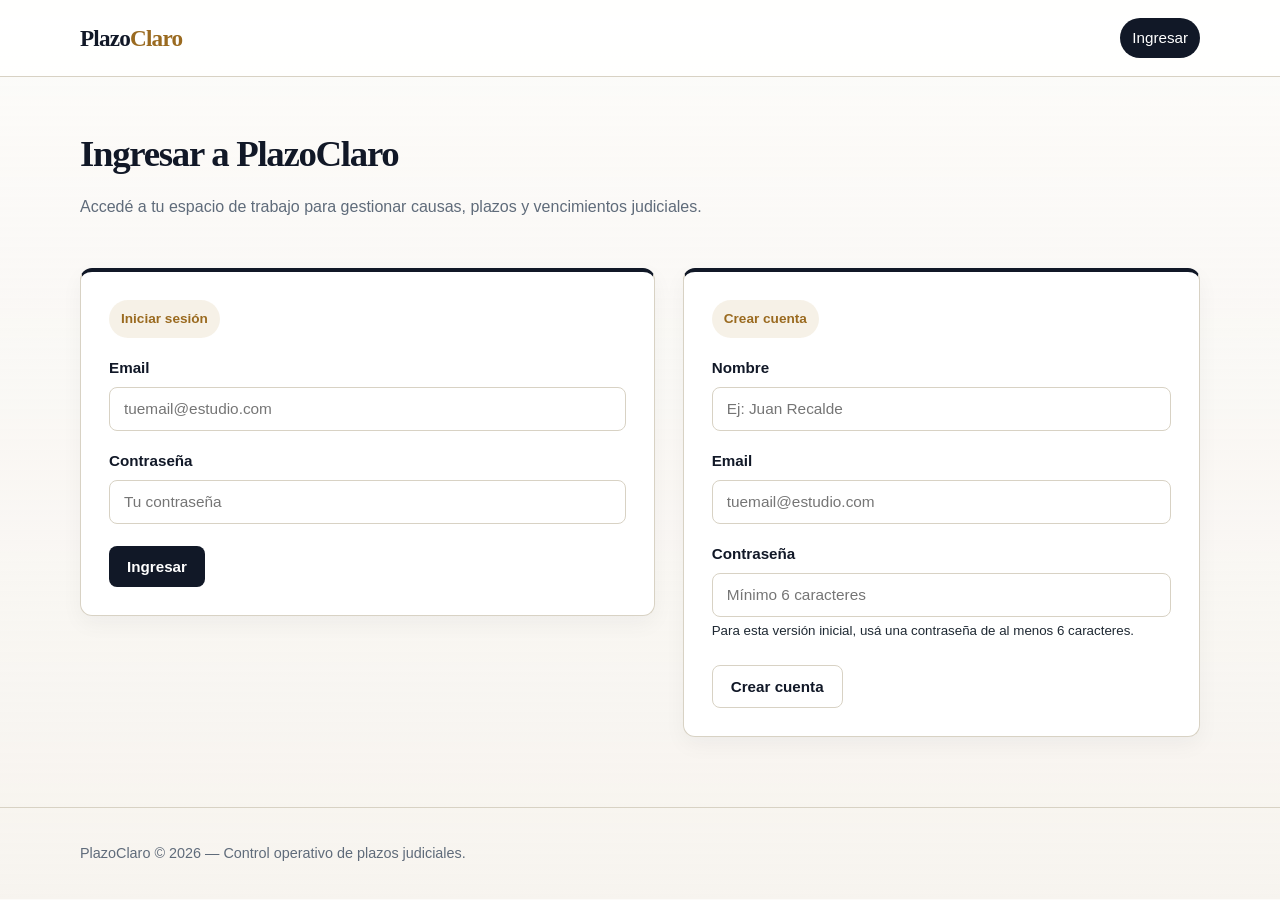
==== commit 115e90c1: "Agregue autentication vbasica y proteccion frontend" ====
--- a/index.html
+++ b/index.html
@@ -197,7 +197,8 @@
       PlazoClaro © 2026 — Herramienta de apoyo para el control de vencimientos judiciales.
     </div>
   </footer>
- 
+  
+<script src="./js/auth-guard.js?v=1"></script>
 <script src="./js/home-alerts.js?v=4"></script>
 </body>
 </html>
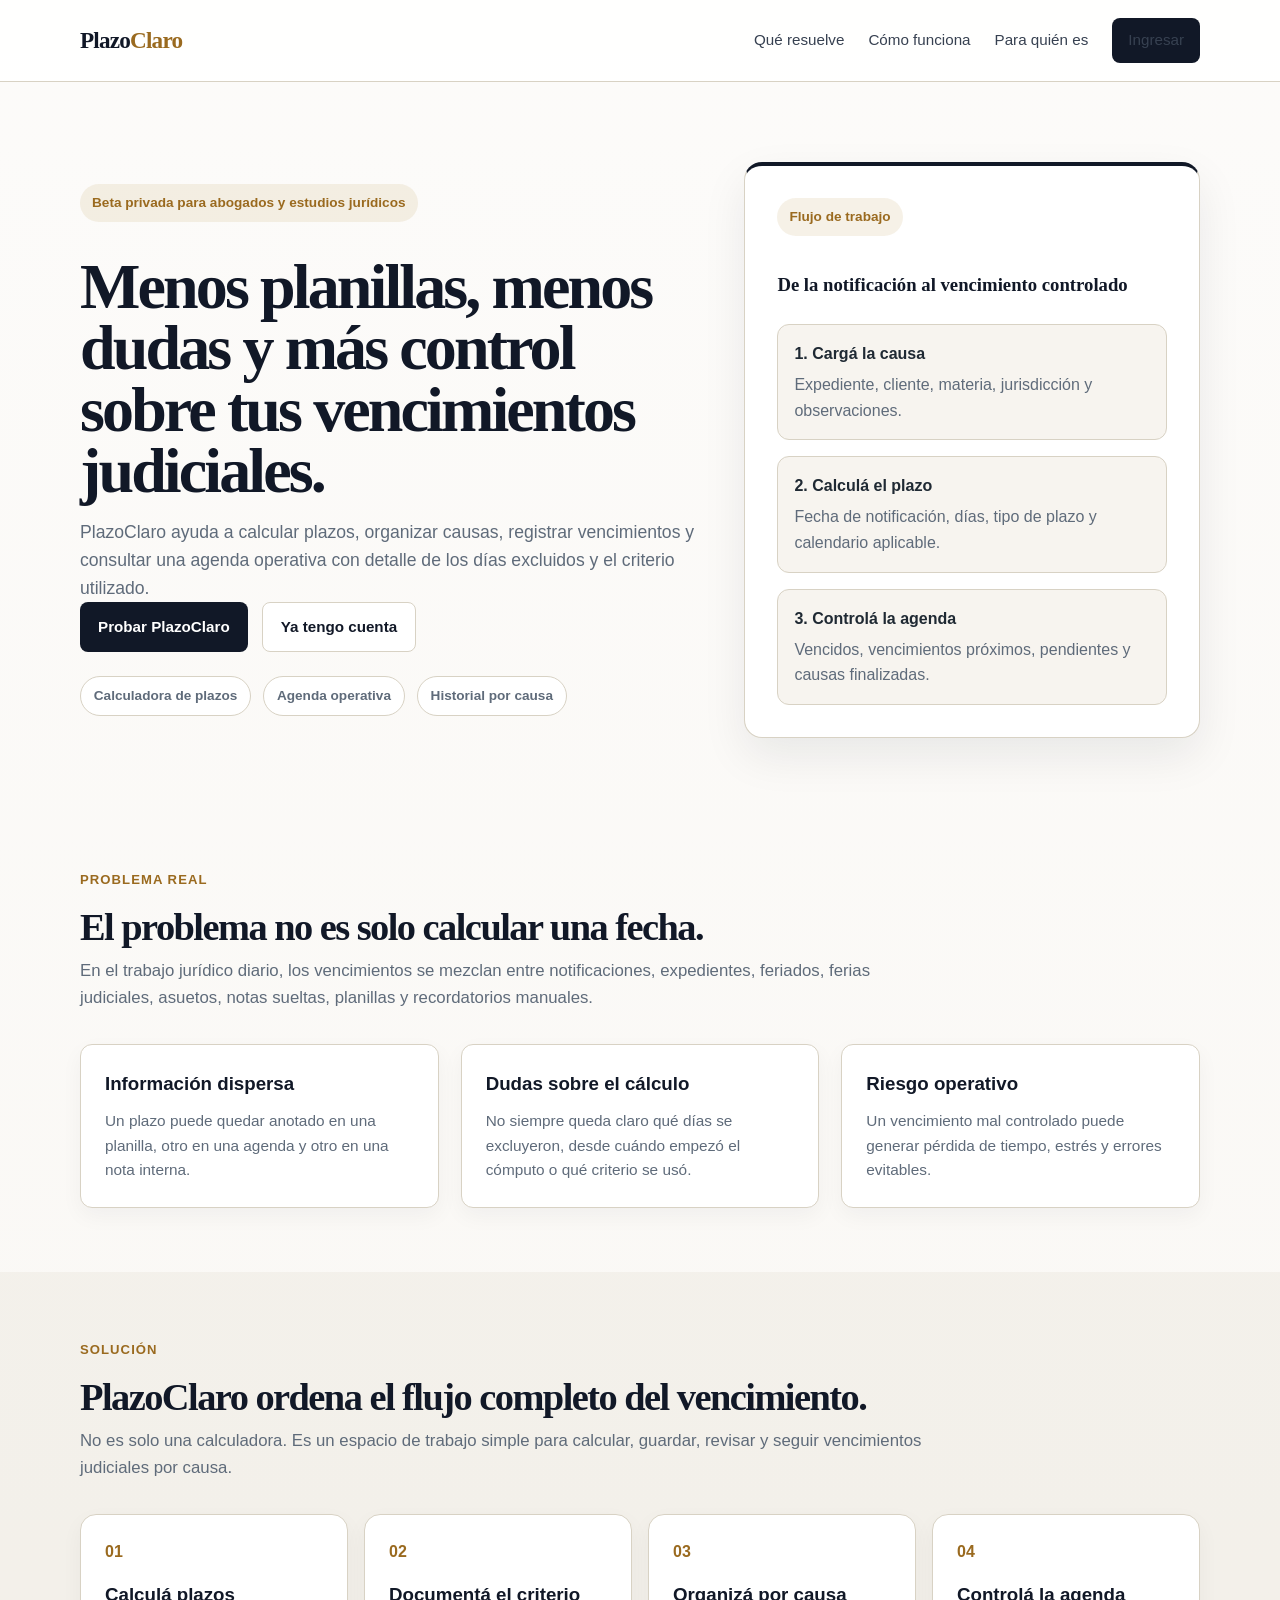
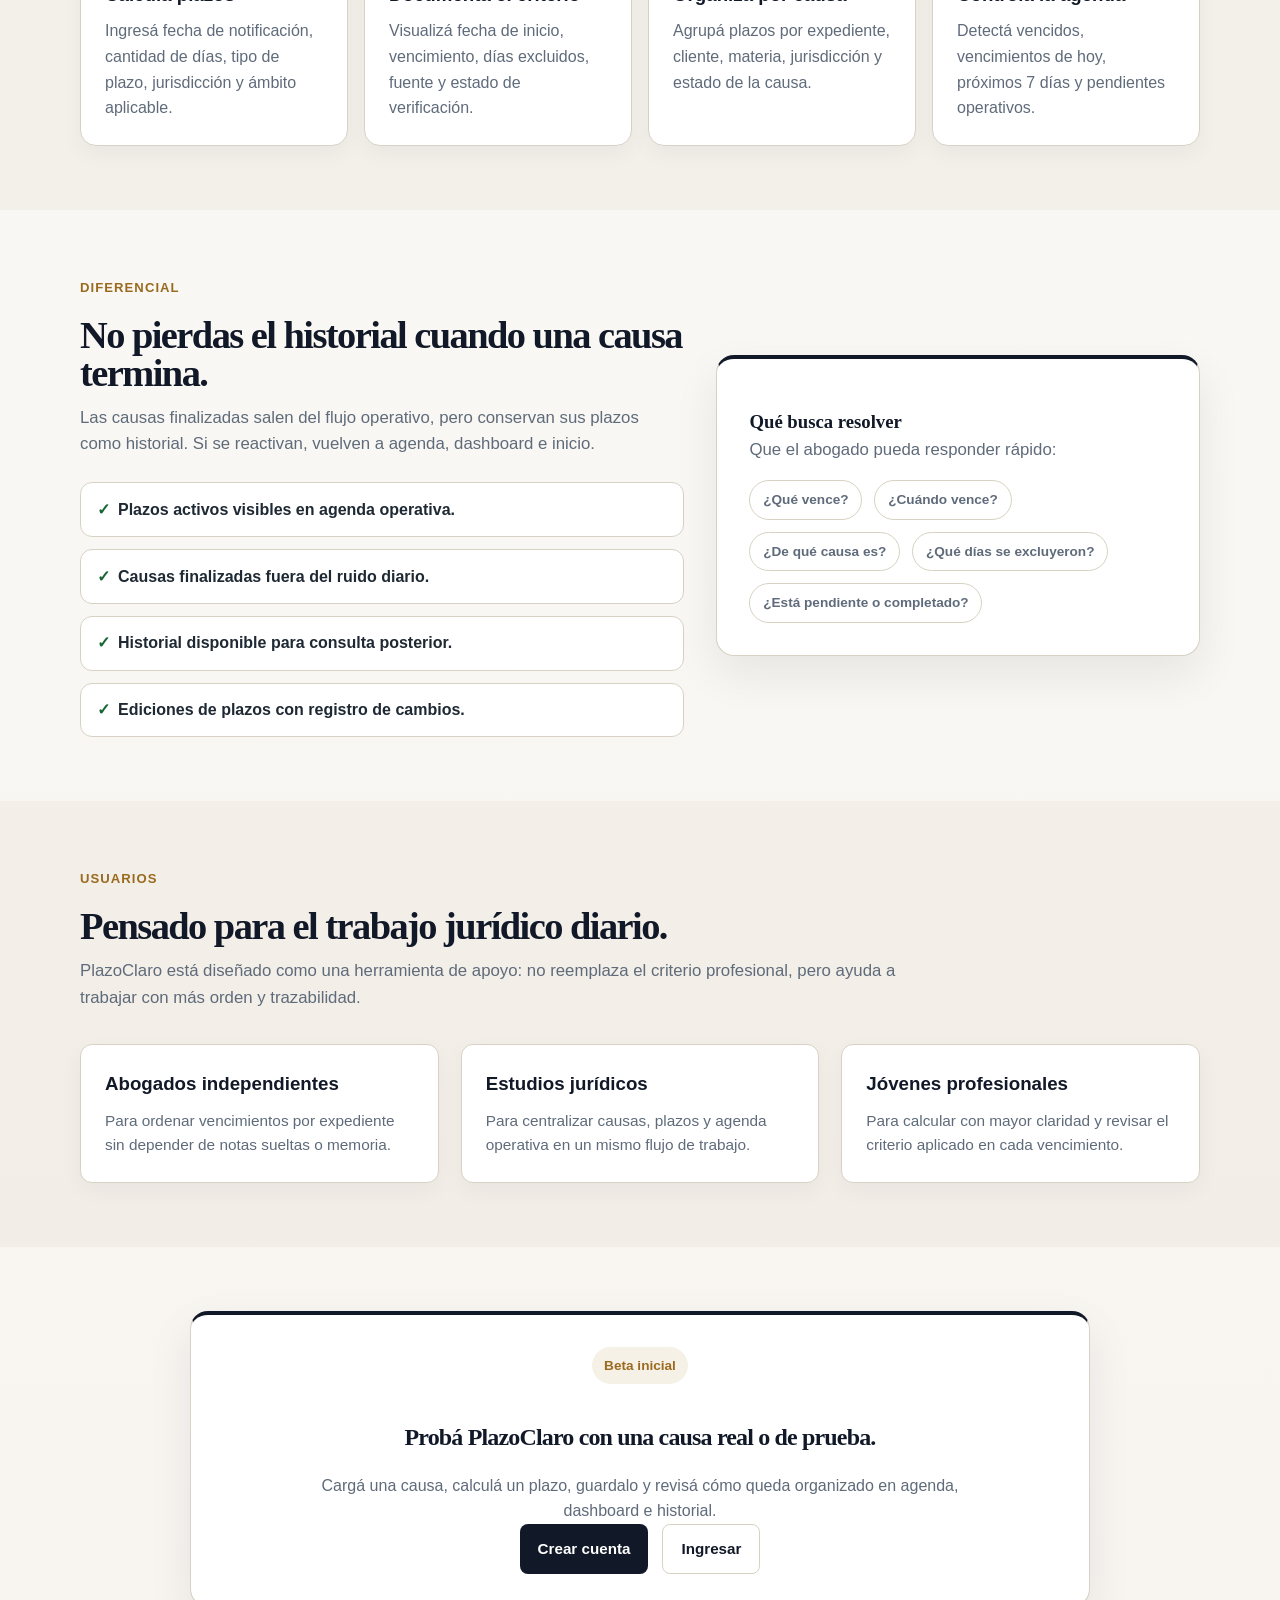
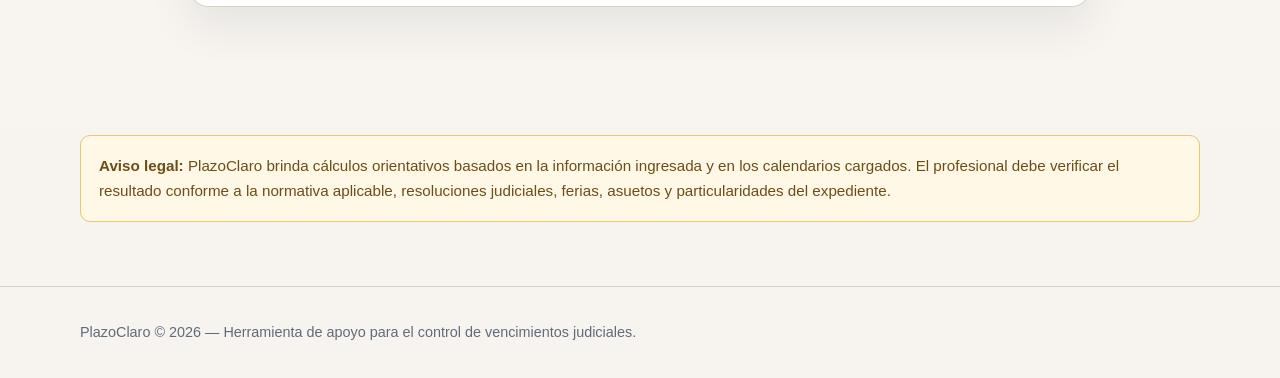
==== commit 30bc5807: "Cambios visuales en botones y mensajes" ====
--- a/index.html
+++ b/index.html
@@ -3,190 +3,253 @@
 <head>
   <meta charset="UTF-8" />
   <meta name="viewport" content="width=device-width, initial-scale=1.0" />
-  <title>PlazoClaro | Control de plazos judiciales</title>
-  <link rel="stylesheet" href="./css/styles.css?v=56" />
+  <title>PlazoClaro | Control de vencimientos judiciales</title>
+  <link rel="stylesheet" href="./css/styles.css?v=58" />
 </head>
+
 <body>
-
   <header class="navbar">
     <div class="container navbar-content">
       <a href="./index.html" class="logo">Plazo<span>Claro</span></a>
 
       <nav class="nav-links">
-        <a href="./index.html" class="active">Inicio</a>
-        <a href="./calculator.html">Calculadora</a>
-        <a href="./cases.html">Causas</a>
-        <a href="./agenda.html">Agenda</a>
-        <a href="./dashboard.html">Dashboard</a>
-        <a href="./non-working-days.html">Días inhábiles</a>
-      </nav> 
-
+        <a href="#problema">Qué resuelve</a>
+        <a href="#como-funciona">Cómo funciona</a>
+        <a href="#para-quien">Para quién es</a>
+        <a href="./auth.html" class="btn btn-primary public-login-btn">Ingresar</a>
+      </nav>
     </div>
   </header>
 
   <main>
-    <section class="hero">
-      <div class="container hero-grid">
+    <section class="landing-hero">
+      <div class="container landing-hero-grid">
         <div>
-          <span class="badge">Herramienta para abogados y estudios jurídicos</span>
-
-          <h1>Calculá, organizá y controlá tus vencimientos judiciales con claridad.</h1>
-
-          <p>
-            Una herramienta simple para abogados y estudios jurídicos que necesitan calcular plazos,
-            agruparlos por causa y controlar vencimientos desde una agenda clara.
+          <span class="badge">Beta privada para abogados y estudios jurídicos</span>
+
+          <h1>Menos planillas, menos dudas y más control sobre tus vencimientos judiciales.</h1>
+
+          <p class="landing-hero-subtitle">
+            PlazoClaro ayuda a calcular plazos, organizar causas, registrar vencimientos y consultar
+            una agenda operativa con detalle de los días excluidos y el criterio utilizado.
           </p>
 
           <div class="hero-actions">
-            <a href="./calculator.html" class="btn btn-primary">Calcular un plazo</a>
-            <a href="./agenda.html" class="btn btn-secondary">Ver agenda de vencimientos</a>
-            <a href="#como-funciona" class="btn btn-secondary">Ver cómo funciona</a>
-          </div>
-        </div>
-
-        <div class="hero-card">
-          <h3>Vencimiento más urgente</h3>
-
-          <div class="deadline-preview">
-            <div class="preview-row">
-              <span class="preview-label">Causa / expediente</span>
-              <span id="heroDeadlineCase" class="preview-value">Cargando...</span>
+            <a href="./auth.html#registerForm" class="btn btn-primary">Probar PlazoClaro</a>
+            <a href="./auth.html" class="btn btn-secondary">Ya tengo cuenta</a>
+          </div>
+
+          <div class="landing-trust-row">
+            <span>Calculadora de plazos</span>
+            <span>Agenda operativa</span>
+            <span>Historial por causa</span>
+          </div>
+        </div>
+
+        <div class="landing-hero-card">
+          <span class="badge">Flujo de trabajo</span>
+
+          <h3>De la notificación al vencimiento controlado</h3>
+
+          <div class="landing-flow-list">
+            <div>
+              <strong>1. Cargá la causa</strong>
+              <p>Expediente, cliente, materia, jurisdicción y observaciones.</p>
             </div>
 
-            <div class="preview-row">
-              <span class="preview-label">Actuación</span>
-              <span id="heroDeadlineAction" class="preview-value">-</span>
+            <div>
+              <strong>2. Calculá el plazo</strong>
+              <p>Fecha de notificación, días, tipo de plazo y calendario aplicable.</p>
             </div>
 
-            <div class="preview-row">
-              <span class="preview-label">Vencimiento</span>
-              <span id="heroDeadlineDate" class="preview-value">-</span>
+            <div>
+              <strong>3. Controlá la agenda</strong>
+              <p>Vencidos, vencimientos próximos, pendientes y causas finalizadas.</p>
             </div>
-
-            <div class="preview-row">
-              <span class="preview-label">Estado</span>
-              <span id="heroDeadlineStatus" class="preview-value status-warning">-</span>
-            </div>
-          </div>
-        </div>
-      </div>
-    </section>
-
-    <section id="homeAlertsSection" class="home-alerts-section">
-      <div class="home-alerts-header">
+          </div>
+        </div>
+      </div>
+    </section>
+
+    <section id="problema" class="landing-section">
+      <div class="container">
+        <div class="landing-section-header">
+          <span class="section-kicker">Problema real</span>
+          <h2>El problema no es solo calcular una fecha.</h2>
+          <p>
+            En el trabajo jurídico diario, los vencimientos se mezclan entre notificaciones,
+            expedientes, feriados, ferias judiciales, asuetos, notas sueltas, planillas y recordatorios manuales.
+          </p>
+        </div>
+
+        <div class="cards-grid">
+          <div class="card">
+            <h3>Información dispersa</h3>
+            <p>
+              Un plazo puede quedar anotado en una planilla, otro en una agenda y otro en una nota interna.
+            </p>
+          </div>
+
+          <div class="card">
+            <h3>Dudas sobre el cálculo</h3>
+            <p>
+              No siempre queda claro qué días se excluyeron, desde cuándo empezó el cómputo o qué criterio se usó.
+            </p>
+          </div>
+
+          <div class="card">
+            <h3>Riesgo operativo</h3>
+            <p>
+              Un vencimiento mal controlado puede generar pérdida de tiempo, estrés y errores evitables.
+            </p>
+          </div>
+        </div>
+      </div>
+    </section>
+
+    <section id="como-funciona" class="landing-section landing-section-soft">
+      <div class="container">
+        <div class="landing-section-header">
+          <span class="section-kicker">Solución</span>
+          <h2>PlazoClaro ordena el flujo completo del vencimiento.</h2>
+          <p>
+            No es solo una calculadora. Es un espacio de trabajo simple para calcular, guardar,
+            revisar y seguir vencimientos judiciales por causa.
+          </p>
+        </div>
+
+        <div class="landing-feature-grid">
+          <article class="landing-feature-card">
+            <span>01</span>
+            <h3>Calculá plazos</h3>
+            <p>
+              Ingresá fecha de notificación, cantidad de días, tipo de plazo, jurisdicción y ámbito aplicable.
+            </p>
+          </article>
+
+          <article class="landing-feature-card">
+            <span>02</span>
+            <h3>Documentá el criterio</h3>
+            <p>
+              Visualizá fecha de inicio, vencimiento, días excluidos, fuente y estado de verificación.
+            </p>
+          </article>
+
+          <article class="landing-feature-card">
+            <span>03</span>
+            <h3>Organizá por causa</h3>
+            <p>
+              Agrupá plazos por expediente, cliente, materia, jurisdicción y estado de la causa.
+            </p>
+          </article>
+
+          <article class="landing-feature-card">
+            <span>04</span>
+            <h3>Controlá la agenda</h3>
+            <p>
+              Detectá vencidos, vencimientos de hoy, próximos 7 días y pendientes operativos.
+            </p>
+          </article>
+        </div>
+      </div>
+    </section>
+
+    <section class="landing-section">
+      <div class="container landing-split">
         <div>
-          <span class="section-kicker">Panel rápido</span>
-          <h2>Alertas de vencimientos</h2>
-          <p>
-            Un resumen inicial para detectar vencidos, vencimientos de hoy y próximos plazos sin entrar causa por causa.
-          </p>
-        </div>
-
-        <div class="home-alerts-actions">
-          <a href="./agenda.html" class="btn btn-primary">Ver agenda</a>
-          <a href="./cases.html" class="btn btn-secondary">Ver causas</a>
-        </div>
-      </div>
-
-      <div id="homeAlertsMessage" class="home-alerts-message">
-        Cargando alertas...
-      </div>
-
-      <div class="home-alerts-grid">
-        <article class="home-alert-card home-alert-card-expired">
-          <span>Vencidos pendientes</span>
-          <strong id="homeExpiredCount">0</strong>
-        </article>
-
-        <article class="home-alert-card home-alert-card-today">
-          <span>Vencen hoy</span>
-          <strong id="homeTodayCount">0</strong>
-        </article>
-
-        <article class="home-alert-card home-alert-card-upcoming">
-          <span>Próximos 7 días</span>
-          <strong id="homeUpcomingCount">0</strong>
-        </article>
-
-        <article class="home-alert-card home-alert-card-pending">
-          <span>Pendientes totales</span>
-          <strong id="homeTotalPendingCount">0</strong>
-        </article>
-      </div>
-
-      <div class="home-urgent-list-wrapper">
-        <h3>Vencimientos que requieren atención</h3>
-        <div id="homeUrgentList" class="home-urgent-list">
-          <p class="result-empty">Cargando vencimientos...</p>
-        </div>
-      </div>
-    </section>
-
-
-    <section id="como-funciona" class="section">
-      <div class="container">
-        <h2 class="section-title">Cómo funciona</h2>
-        <p class="section-subtitle">
-          La primera versión está pensada para resolver el flujo más importante:
-          calcular un vencimiento de forma clara y dejar constancia del criterio utilizado.
-        </p>
+          <span class="section-kicker">Diferencial</span>
+          <h2>No pierdas el historial cuando una causa termina.</h2>
+          <p>
+            Las causas finalizadas salen del flujo operativo, pero conservan sus plazos como historial.
+            Si se reactivan, vuelven a agenda, dashboard e inicio.
+          </p>
+
+          <ul class="landing-check-list">
+            <li>Plazos activos visibles en agenda operativa.</li>
+            <li>Causas finalizadas fuera del ruido diario.</li>
+            <li>Historial disponible para consulta posterior.</li>
+            <li>Ediciones de plazos con registro de cambios.</li>
+          </ul>
+        </div>
+
+        <div class="landing-proof-card">
+          <h3>Qué busca resolver</h3>
+          <p>
+            Que el abogado pueda responder rápido:
+          </p>
+
+          <div class="landing-proof-list">
+            <span>¿Qué vence?</span>
+            <span>¿Cuándo vence?</span>
+            <span>¿De qué causa es?</span>
+            <span>¿Qué días se excluyeron?</span>
+            <span>¿Está pendiente o completado?</span>
+          </div>
+        </div>
+      </div>
+    </section>
+
+    <section id="para-quien" class="landing-section landing-section-soft">
+      <div class="container">
+        <div class="landing-section-header">
+          <span class="section-kicker">Usuarios</span>
+          <h2>Pensado para el trabajo jurídico diario.</h2>
+          <p>
+            PlazoClaro está diseñado como una herramienta de apoyo: no reemplaza el criterio profesional,
+            pero ayuda a trabajar con más orden y trazabilidad.
+          </p>
+        </div>
 
         <div class="cards-grid">
           <div class="card">
-            <div class="card-number">1</div>
-            <h3>Cargá la fecha</h3>
-            <p>Ingresá la fecha de notificación o el punto de partida del plazo.</p>
-          </div>
-
-          <div class="card">
-            <div class="card-number">2</div>
-            <h3>Definí el plazo</h3>
-            <p>Indicá la cantidad de días y si deben computarse como hábiles o corridos.</p>
-          </div>
-
-          <div class="card">
-            <div class="card-number">3</div>
-            <h3>Obtené el resultado</h3>
-            <p>La app muestra una fecha estimada de vencimiento y el detalle del cálculo.</p>
-          </div>
-        </div>
-      </div>
-    </section>
-
-    <section class="section">
-      <div class="container">
-        <h2 class="section-title">Pensado para el trabajo jurídico diario</h2>
-        <p class="section-subtitle">
-          No busca reemplazar el criterio profesional. Busca ahorrar tiempo, ordenar vencimientos
-          y brindar una segunda verificación clara.
-        </p>
-
-        <div class="cards-grid">
-          <div class="card">
             <h3>Abogados independientes</h3>
-            <p>Para ordenar vencimientos por expediente sin depender de notas sueltas.</p>
+            <p>
+              Para ordenar vencimientos por expediente sin depender de notas sueltas o memoria.
+            </p>
           </div>
 
           <div class="card">
             <h3>Estudios jurídicos</h3>
-            <p>Para centralizar plazos y reducir errores de coordinación interna.</p>
+            <p>
+              Para centralizar causas, plazos y agenda operativa en un mismo flujo de trabajo.
+            </p>
           </div>
 
           <div class="card">
             <h3>Jóvenes profesionales</h3>
-            <p>Para calcular con mayor claridad y aprender el criterio aplicado.</p>
-          </div>
-        </div>
-      </div>
-    </section>
-
-    <section id="aviso-legal" class="section">
+            <p>
+              Para calcular con mayor claridad y revisar el criterio aplicado en cada vencimiento.
+            </p>
+          </div>
+        </div>
+      </div>
+    </section>
+
+    <section class="landing-section">
+      <div class="container">
+        <div class="landing-cta-panel">
+          <span class="badge">Beta inicial</span>
+          <h2>Probá PlazoClaro con una causa real o de prueba.</h2>
+          <p>
+            Cargá una causa, calculá un plazo, guardalo y revisá cómo queda organizado en agenda,
+            dashboard e historial.
+          </p>
+
+          <div class="hero-actions landing-cta-actions">
+            <a href="./auth.html#registerForm" class="btn btn-primary">Crear cuenta</a>
+            <a href="./auth.html" class="btn btn-secondary">Ingresar</a>
+          </div>
+        </div>
+      </div>
+    </section>
+
+    <section id="aviso-legal" class="landing-section">
       <div class="container">
         <div class="notice">
           <strong>Aviso legal:</strong>
-          esta herramienta brinda un cálculo orientativo basado en la información ingresada.
-          El profesional debe verificar el resultado conforme a la normativa aplicable,
-          resoluciones judiciales, ferias, asuetos y particularidades del expediente.
+          PlazoClaro brinda cálculos orientativos basados en la información ingresada y en los calendarios cargados.
+          El profesional debe verificar el resultado conforme a la normativa aplicable, resoluciones judiciales,
+          ferias, asuetos y particularidades del expediente.
         </div>
       </div>
     </section>
@@ -197,8 +260,5 @@
       PlazoClaro © 2026 — Herramienta de apoyo para el control de vencimientos judiciales.
     </div>
   </footer>
-  
-<script src="./js/auth-guard.js?v=1"></script>
-<script src="./js/home-alerts.js?v=4"></script>
 </body>
 </html>
--- a/css/styles.css
+++ b/css/styles.css
@@ -1,14 +1,25 @@
 :root {
-  --color-primary: #0F172A;
-  --color-secondary: #B0893B;
-  --color-bg: #F8FAFC;
+  /* Paleta final (antes vivía repartida en dos bloques :root distintos) */
+  --color-primary: #111827;
+  --color-secondary: #9A6A1F;
+  --color-bg: #F7F4EF;
   --color-card: #FFFFFF;
-  --color-text: #1E293B;
-  --color-muted: #64748B;
-  --color-border: #E2E8F0;
+  --color-text: #1F2933;
+  --color-muted: #5F6B7A;
+  --color-border: #D8D2C4;
   --color-success: #166534;
   --color-warning: #D97706;
   --color-danger: #B91C1C;
+
+  /* Tipografía */
+  --font-serif: Georgia, "Times New Roman", serif;
+  --font-sans: "Inter", Arial, sans-serif;
+
+  /* Radios reutilizables (antes 7px/8px/9px/12px sueltos por todos lados) */
+  --radius-sm: 8px;
+  --radius-md: 12px;
+  --radius-lg: 18px;
+  --radius-pill: 999px;
 }
 
 * {
@@ -200,6 +211,16 @@
   padding: 64px 0;
 }
 
+.section-kicker {
+  display: inline-block;
+  color: var(--color-secondary);
+  font-weight: 800;
+  font-size: 0.82rem;
+  text-transform: uppercase;
+  letter-spacing: 0.08em;
+  margin-bottom: 10px;
+}
+
 .section-title {
   font-size: 2rem;
   color: var(--color-primary);
@@ -374,6 +395,12 @@
   display: none !important;
 }
 
+/* Se aplica desde JS (auth-guard / non-working-days.js) al panel de
+   "Calendarios y fuentes externas" cuando el usuario logueado no es admin. */
+.admin-only {
+  display: none !important;
+}
+
 @media (max-width: 880px) {
   .hero-grid,
   .calculator-layout {
@@ -488,28 +515,62 @@
   flex-wrap: wrap;
 }
 
+/* Botones chicos de acción: sistema de 3 tonos.
+   Antes había 5 colores sólidos (violeta/azul/verde/amarillo/rojo) del mismo peso
+   visual compitiendo entre sí en cada fila. Ahora todos arrancan neutros
+   (blanco + borde) y el color solo aparece con intención en el hover o como
+   acento sutil de borde, para que la jerarquía la den la posición y el texto,
+   no un semáforo de colores. Las clases .btn-detail / .btn-edit / .btn-complete /
+   .btn-pending / .btn-delete se mantienen (las usa el JS existente); solo cambia
+   su estilo. */
+
 .btn-small {
-  border: none;
-  border-radius: 9px;
+  border: 1px solid var(--color-border);
+  background: #FFFFFF;
+  color: var(--color-primary);
+  border-radius: var(--radius-sm);
   padding: 8px 10px;
   cursor: pointer;
-  font-weight: 800;
+  font-weight: 700;
   font-size: 0.82rem;
+  transition: all 0.15s ease;
+}
+
+.btn-detail,
+.btn-edit,
+.btn-pending {
+  background: #FFFFFF;
+  color: var(--color-primary);
+  border-color: var(--color-border);
+}
+
+.btn-detail:hover,
+.btn-edit:hover,
+.btn-pending:hover {
+  border-color: var(--color-primary);
+  background: #F8FAFC;
 }
 
 .btn-complete {
-  background: #DCFCE7;
-  color: #166534;
-}
-
-.btn-pending {
-  background: #FEF3C7;
-  color: #92400E;
+  background: #FFFFFF;
+  color: var(--color-success);
+  border-color: #BBDFBB;
+}
+
+.btn-complete:hover {
+  background: #F0FDF4;
 }
 
 .btn-delete {
-  background: #FEE2E2;
-  color: #991B1B;
+  background: #FFFFFF;
+  color: var(--color-muted);
+  border-color: var(--color-border);
+}
+
+.btn-delete:hover {
+  color: var(--color-danger);
+  border-color: #FECACA;
+  background: #FEF2F2;
 }
 
 @media (max-width: 880px) {
@@ -524,7 +585,7 @@
 
 .summary-grid {
   display: grid;
-  grid-template-columns: repeat(5, 1fr);
+  grid-template-columns: repeat(auto-fit, minmax(150px, 1fr));
   gap: 18px;
   margin-bottom: 22px;
 }
@@ -583,36 +644,7 @@
   color: white;
 }
 
-@media (max-width: 1080px) {
-  .summary-grid {
-    grid-template-columns: repeat(3, 1fr);
-  }
-}
-
-@media (max-width: 880px) {
-  .summary-grid {
-    grid-template-columns: repeat(2, 1fr);
-  }
-}
-
-@media (max-width: 560px) {
-  .summary-grid {
-    grid-template-columns: 1fr;
-  }
-}
-
-
 /* Legal visual identity refinement */
-
-:root {
-  --color-primary: #111827;
-  --color-secondary: #9A6A1F;
-  --color-bg: #F7F4EF;
-  --color-card: #FFFFFF;
-  --color-text: #1F2933;
-  --color-muted: #5F6B7A;
-  --color-border: #D8D2C4;
-}
 
 body {
   background:
@@ -625,7 +657,7 @@
 h2,
 .section-title,
 .page-header h1 {
-  font-family: Georgia, "Times New Roman", serif;
+  font-family: var(--font-serif);
   letter-spacing: -0.035em;
 }
 
@@ -735,7 +767,7 @@
 }
 
 .result-date {
-  font-family: Georgia, "Times New Roman", serif;
+  font-family: var(--font-serif);
   color: var(--color-primary);
 } 
 
@@ -762,7 +794,7 @@
 
 .detail-panel-header h3 {
   color: var(--color-primary);
-  font-family: Georgia, "Times New Roman", serif;
+  font-family: var(--font-serif);
   font-size: 1.6rem;
   margin-top: 8px;
 }
@@ -824,11 +856,6 @@
   padding: 14px;
 }
 
-.btn-detail {
-  background: #EDE9FE;
-  color: #4C1D95;
-}
-
 @media (max-width: 880px) {
   .detail-panel-header {
     flex-direction: column;
@@ -850,11 +877,6 @@
 
 .edit-form .full-width {
   grid-column: 1 / -1;
-}
-
-.btn-edit {
-  background: #DBEAFE;
-  color: #1E3A8A;
 }
 
 @media (max-width: 880px) {
@@ -1012,6 +1034,21 @@
   margin-top: 22px;
 } 
 
+/* Grilla de filtros de agenda (clase usada en agenda.html, faltaba en el CSS) */
+
+.filters-grid {
+  display: grid;
+  grid-template-columns: repeat(3, minmax(0, 1fr));
+  gap: 18px;
+  margin-bottom: 22px;
+}
+
+@media (max-width: 880px) {
+  .filters-grid {
+    grid-template-columns: 1fr;
+  }
+}
+
 /* Calendar filters */
 
 .calendar-filter-grid {
@@ -1073,12 +1110,6 @@
   border-radius: 12px;
 }
 
-/* Tabla más compacta */
-.non-working-days-table-card .deadlines-table {
-  min-width: 1120px;
-  table-layout: fixed;
-}
-
 /* Encabezado fijo al scrollear verticalmente dentro de la tabla */
 .non-working-days-table-card thead th {
   position: sticky;
@@ -1091,74 +1122,18 @@
 .non-working-days-table-card td {
   padding: 12px 11px;
   font-size: 0.88rem;
-  vertical-align: middle;
-}
-
-/* Evita que casi todo se parta en mil líneas */
-.non-working-days-table-card th,
-.non-working-days-table-card td {
-  white-space: nowrap;
-}
-
-/* Motivo y referencia sí pueden ocupar varias líneas */
+  vertical-align: top;
+}
+
+/* Motivo y referencia pueden ocupar varias líneas; el resto no se parte */
 .non-working-days-table-card th:nth-child(2),
 .non-working-days-table-card td:nth-child(2) {
-  width: 250px;
   white-space: normal;
 }
-
 
 .non-working-days-table-card th:nth-child(8),
 .non-working-days-table-card td:nth-child(8) {
-  width: 180px;
   white-space: normal;
-}
-
-/* Anchos por columna */
-.non-working-days-table-card th:nth-child(1),
-.non-working-days-table-card td:nth-child(1) {
-  width: 90px;
-}
-
-.non-working-days-table-card th:nth-child(3),
-.non-working-days-table-card td:nth-child(3) {
-  width: 180px;
-}
-
-.non-working-days-table-card th:nth-child(4),
-.non-working-days-table-card td:nth-child(4) {
-  width: 170px;
-  white-space: normal;
-}
-
-
-.non-working-days-table-card th:nth-child(5),
-.non-working-days-table-card td:nth-child(5) {
-  width: 180px;
-  white-space: normal;
-}
-
-.non-working-days-table-card th:nth-child(6),
-.non-working-days-table-card td:nth-child(6) {
-  width: 145px;
-}
-
-
-.non-working-days-table-card th:nth-child(7),
-.non-working-days-table-card td:nth-child(7) {
-  width: 100px;
-}
-
-.non-working-days-table-card th:nth-child(9),
-.non-working-days-table-card td:nth-child(9),
-.non-working-days-table-card th:nth-child(10),
-.non-working-days-table-card td:nth-child(10) {
-  width: 95px;
-}
-
-.non-working-days-table-card th:nth-child(11),
-.non-working-days-table-card td:nth-child(11) {
-  width: 165px;
 }
 
 /* Acciones más compactas */
@@ -1166,6 +1141,7 @@
   display: flex;
   gap: 5px;
   flex-wrap: wrap;
+  min-width: 170px;
 }
 
 .non-working-days-table-card .btn-small {
@@ -1335,34 +1311,6 @@
   margin: 24px 0;
 }
 
-.summary-grid {
-  display: grid;
-  grid-template-columns: repeat(4, minmax(0, 1fr));
-  gap: 16px;
-}
-
-.summary-card {
-  background: #FFFFFF;
-  border: 1px solid var(--color-border);
-  border-radius: 14px;
-  padding: 18px;
-  box-shadow: 0 8px 20px rgba(17, 24, 39, 0.04);
-}
-
-.summary-card span {
-  display: block;
-  color: var(--color-muted);
-  font-size: 0.86rem;
-  font-weight: 700;
-  margin-bottom: 8px;
-}
-
-.summary-card strong {
-  color: var(--color-primary);
-  font-family: var(--font-serif);
-  font-size: 2rem;
-} 
-
 .non-working-summary-actions {
   margin-bottom: 18px;
 } 
@@ -1518,7 +1466,7 @@
 
 .source-status-header h2 {
   margin: 8px 0 6px;
-  font-family: Georgia, "Times New Roman", serif;
+  font-family: var(--font-serif);
   color: var(--color-primary);
 }
 
@@ -1596,7 +1544,7 @@
   white-space: nowrap;
 } 
 
-/* Mejora visual tabla de días inhábiles */
+/* Tabla de días inhábiles: anchos por columna (bloque único, ya no duplicado) */
 .non-working-days-table-card {
   overflow-x: auto;
 }
@@ -1606,14 +1554,18 @@
   table-layout: auto;
 }
 
-.non-working-days-table-card .deadlines-table th,
-.non-working-days-table-card .deadlines-table td {
-  vertical-align: top;
-}
-
+.non-working-days-table-card .deadlines-table th:nth-child(1),
 .non-working-days-table-card .deadlines-table td:nth-child(1) {
   min-width: 105px;
   white-space: nowrap;
+  position: sticky;
+  left: 0;
+  z-index: 1;
+  background: #FFFFFF;
+}
+
+.non-working-days-table-card .deadlines-table thead th:nth-child(1) {
+  z-index: 3;
 }
 
 .non-working-days-table-card .deadlines-table td:nth-child(2) {
@@ -1637,13 +1589,6 @@
 .non-working-days-table-card .deadlines-table td:nth-child(11) {
   min-width: 180px;
 }
-
-.non-working-days-table-card .table-actions {
-  min-width: 170px;
-  display: flex;
-  flex-wrap: wrap;
-  gap: 6px;
-} 
 
 
 .cases-card-list {
@@ -2018,7 +1963,7 @@
 .home-alert-card strong {
   display: block;
   font-size: 32px;
-  font-family: Georgia, "Times New Roman", serif;
+  font-family: var(--font-serif);
 }
 
 .home-alert-card-expired {
@@ -2227,7 +2172,7 @@
 
 .confirm-modal-header h3 {
   margin: 10px 0 0;
-  font-family: Georgia, "Times New Roman", serif;
+  font-family: var(--font-serif);
   font-size: 24px;
   color: #111827;
 }
@@ -2267,34 +2212,10 @@
   line-height: 1;
 }
 
-
-
 .dashboard-case-badge-linked {
   background: #edf7ed;
   color: #166534;
   border: 1px solid #bbdfbb;
-} 
-
-
-.dashboard-case-badge {
-  width: fit-content;
-  border-radius: 999px;
-  padding: 4px 8px;
-  font-size: 11px;
-  font-weight: 800;
-  line-height: 1;
-}
-
-.dashboard-case-badge-linked {
-  background: #edf7ed;
-  color: #166534;
-  border: 1px solid #bbdfbb;
-}
-
-.dashboard-case-badge-general {
-  background: #f3efe7;
-  color: #5f4b2a;
-  border: 1px solid #d8d2c4;
 }
 
 .dashboard-case-badge-general {
@@ -2445,6 +2366,397 @@
 
 .judicial-review-alert strong {
   color: #991b1b;
+} 
+
+
+/* Usuario autenticado / cerrar sesión */
+
+.authenticated-user-box {
+  display: flex;
+  align-items: center;
+  gap: 10px;
+  margin-left: 18px;
+}
+
+.authenticated-user-label {
+  max-width: 180px;
+  overflow: hidden;
+  text-overflow: ellipsis;
+  white-space: nowrap;
+  color: #5f6b7a;
+  font-size: 0.85rem;
+  font-weight: 700;
+}
+
+.authenticated-logout-btn {
+  border: 1px solid #d8d2c4;
+  background: #ffffff;
+  color: #111827;
+  border-radius: 999px;
+  padding: 8px 12px;
+  font-weight: 800;
+  font-size: 0.82rem;
+  cursor: pointer;
+  font-family: inherit;
+  transition: all 0.2s ease;
+}
+
+.authenticated-logout-btn:hover {
+  border-color: #991b1b;
+  color: #991b1b;
+  background: #fef2f2;
+} 
+
+
+/* Landing pública PlazoClaro */
+
+.public-login-btn {
+  padding: 0.65rem 1rem;
+}
+
+.landing-hero {
+  padding: 5rem 0 4rem;
+}
+
+.landing-hero-grid {
+  display: grid;
+  grid-template-columns: minmax(0, 1.15fr) minmax(320px, 0.85fr);
+  gap: 3rem;
+  align-items: center;
+}
+
+.landing-hero h1 {
+  max-width: 820px;
+  margin: 1rem 0;
+  font-size: clamp(2.6rem, 5vw, 5rem);
+  line-height: 0.96;
+  color: var(--color-primary);
+  font-family: var(--font-serif);
+  letter-spacing: -0.045em;
+}
+
+.landing-hero-subtitle {
+  max-width: 690px;
+  font-size: 1.1rem;
+  color: var(--color-muted);
+}
+
+.landing-trust-row {
+  display: flex;
+  flex-wrap: wrap;
+  gap: 0.75rem;
+  margin-top: 1.5rem;
+}
+
+.landing-trust-row span,
+.landing-proof-list span {
+  display: inline-flex;
+  align-items: center;
+  border: 1px solid var(--color-border);
+  background: var(--color-card);
+  border-radius: 999px;
+  padding: 0.5rem 0.8rem;
+  font-size: 0.85rem;
+  font-weight: 800;
+  color: var(--color-muted);
+}
+
+.landing-hero-card,
+.landing-proof-card,
+.landing-cta-panel {
+  border: 1px solid var(--color-border);
+  border-top: 4px solid var(--color-primary);
+  border-radius: 18px;
+  background: var(--color-card);
+  box-shadow: 0 18px 45px rgba(17, 24, 39, 0.08);
+  padding: 2rem;
+}
+
+.landing-hero-card h3,
+.landing-proof-card h3,
+.landing-cta-panel h2 {
+  margin-top: 1rem;
+  color: var(--color-primary);
+  font-family: var(--font-serif);
+}
+
+.landing-flow-list {
+  display: grid;
+  gap: 1rem;
+  margin-top: 1.5rem;
+}
+
+.landing-flow-list div {
+  padding: 1rem;
+  border: 1px solid var(--color-border);
+  border-radius: 12px;
+  background: var(--color-bg);
+}
+
+.landing-flow-list p {
+  margin: 0.35rem 0 0;
+  color: var(--color-muted);
+}
+
+.landing-section {
+  padding: 4rem 0;
+}
+
+.landing-section-soft {
+  background: rgba(216, 210, 196, 0.22);
+}
+
+.landing-section-header {
+  max-width: 850px;
+  margin-bottom: 2rem;
+}
+
+.landing-section-header h2,
+.landing-split h2 {
+  margin: 0.5rem 0 0.75rem;
+  font-size: clamp(2rem, 3vw, 3.2rem);
+  line-height: 1;
+  color: var(--color-primary);
+  font-family: var(--font-serif);
+  letter-spacing: -0.04em;
+}
+
+.landing-section-header p,
+.landing-split p {
+  color: var(--color-muted);
+  font-size: 1.05rem;
+}
+
+.landing-feature-grid {
+  display: grid;
+  grid-template-columns: repeat(4, minmax(0, 1fr));
+  gap: 1rem;
+}
+
+.landing-feature-card {
+  border: 1px solid var(--color-border);
+  border-radius: 16px;
+  background: var(--color-card);
+  padding: 1.5rem;
+  box-shadow: 0 8px 22px rgba(17, 24, 39, 0.045);
+}
+
+.landing-feature-card span {
+  display: inline-flex;
+  margin-bottom: 1rem;
+  color: var(--color-secondary);
+  font-weight: 900;
+}
+
+.landing-feature-card h3 {
+  color: var(--color-primary);
+  margin-bottom: 0.5rem;
+}
+
+.landing-feature-card p {
+  color: var(--color-muted);
+}
+
+.landing-split {
+  display: grid;
+  grid-template-columns: minmax(0, 1fr) minmax(320px, 0.8fr);
+  gap: 2rem;
+  align-items: center;
+}
+
+.landing-check-list {
+  list-style: none;
+  padding: 0;
+  margin: 1.5rem 0 0;
+  display: grid;
+  gap: 0.75rem;
+}
+
+.landing-check-list li {
+  border: 1px solid var(--color-border);
+  border-radius: 12px;
+  background: var(--color-card);
+  padding: 0.85rem 1rem;
+  font-weight: 800;
+}
+
+.landing-check-list li::before {
+  content: "✓";
+  color: var(--color-success);
+  font-weight: 900;
+  margin-right: 0.5rem;
+}
+
+.landing-proof-list {
+  display: flex;
+  flex-wrap: wrap;
+  gap: 0.75rem;
+  margin-top: 1rem;
+}
+
+.landing-cta-panel {
+  text-align: center;
+  max-width: 900px;
+  margin: 0 auto;
+}
+
+.landing-cta-panel p {
+  max-width: 680px;
+  margin: 1rem auto 0;
+  color: var(--color-muted);
+}
+
+.landing-cta-actions {
+  justify-content: center;
+} 
+
+
+/* Auth limpio con pestañas */
+
+.auth-layout {
+  max-width: 760px;
+  padding: 24px 0 80px;
+}
+
+.auth-switch {
+  display: flex;
+  width: fit-content;
+  margin: 0 auto 22px;
+  padding: 5px;
+  background: #ffffff;
+  border: 1px solid var(--color-border);
+  border-radius: 999px;
+  box-shadow: 0 8px 22px rgba(17, 24, 39, 0.045);
+}
+
+.auth-tab {
+  border: none;
+  background: transparent;
+  color: var(--color-muted);
+  border-radius: 999px;
+  padding: 10px 18px;
+  font-weight: 800;
+  cursor: pointer;
+  font-family: inherit;
+}
+
+.auth-tab.active {
+  background: var(--color-primary);
+  color: #ffffff;
+}
+
+.auth-card-wrapper {
+  max-width: 620px;
+  margin: 0 auto;
+}
+
+.auth-card {
+  width: 100%;
+}
+
+.auth-form-hidden {
+  display: none !important;
+}
+
+.auth-helper-text {
+  margin-top: 18px;
+  color: var(--color-muted);
+  font-size: 0.95rem;
+}
+
+.auth-link-button {
+  border: none;
+  background: transparent;
+  color: var(--color-secondary);
+  font-weight: 900;
+  cursor: pointer;
+  font-family: inherit;
+  padding: 0;
+}
+
+.auth-link-button:hover {
+  text-decoration: underline;
+}
+ 
+/* Ajustes visuales Días inhábiles */
+
+/* Fuente + chip siempre ordenados en columna */
+.source-status-table td:first-child {
+  vertical-align: top;
+}
+
+.source-status-table td:first-child strong,
+.source-status-table td:first-child .source-status-name {
+  display: block;
+}
+
+.source-status-table td:first-child .source-status-chip {
+  display: flex;
+  width: fit-content;
+  margin-left: 0;
+  margin-top: 6px;
+}
+
+/* Resumen de días inhábiles: número debajo del título */
+.non-working-summary-grid .summary-card {
+  display: flex;
+  flex-direction: column;
+  justify-content: center;
+  min-height: 112px;
+}
+
+.non-working-summary-grid .summary-card span {
+  display: block;
+  margin-bottom: 8px;
+  color: var(--color-muted);
+  font-size: 0.92rem;
+  line-height: 1.35;
+}
+
+.non-working-summary-grid .summary-card strong {
+  display: block;
+  color: var(--color-primary);
+  font-size: 2rem;
+  line-height: 1;
+} 
+
+@media (max-width: 900px) {
+  .landing-hero-grid,
+  .landing-split {
+    grid-template-columns: 1fr;
+  }
+
+  .landing-feature-grid {
+    grid-template-columns: repeat(2, minmax(0, 1fr));
+  }
+
+  .nav-links {
+    flex-wrap: wrap;
+  }
+}
+
+@media (max-width: 640px) {
+  .landing-feature-grid {
+    grid-template-columns: 1fr;
+  }
+
+  .landing-hero {
+    padding-top: 3rem;
+  }
+}
+
+@media (max-width: 880px) {
+  .navbar-content {
+    gap: 12px;
+  }
+
+  .authenticated-user-box {
+    margin-left: auto;
+  }
+
+  .authenticated-user-label {
+    display: none;
+  }
 }
 
 
@@ -2464,7 +2776,8 @@
   .home-urgent-date {
     text-align: left;
   }
-}
+} 
+
 
 @media (max-width: 520px) {
   .home-alerts-grid {
@@ -2511,16 +2824,4 @@
   .non-working-summary-actions {
     justify-content: flex-start;
   }
-} 
-
-@media (max-width: 900px) {
-  .summary-grid {
-    grid-template-columns: repeat(2, minmax(0, 1fr));
-  }
-} 
-
-@media (max-width: 520px) {
-  .summary-grid {
-    grid-template-columns: 1fr;
-  }
 }
